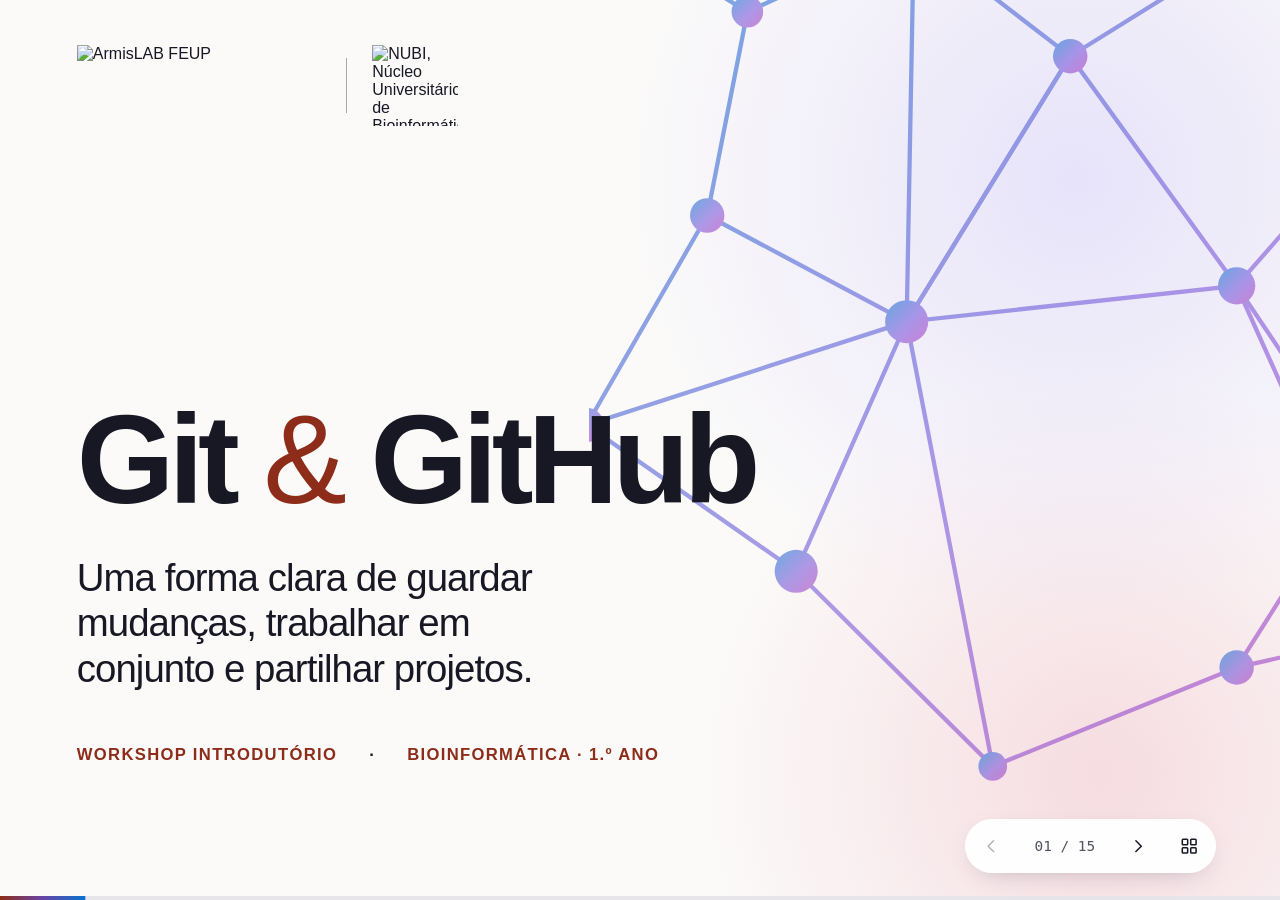
==== slides/index.html @ 503ff268 "Build Git and GitHub workshop materials" ====
<!doctype html>
<html lang="pt-PT">
<head>
  <meta charset="utf-8">
  <meta name="viewport" content="width=device-width, initial-scale=1">
  <meta name="theme-color" content="#f8f7f5">
  <meta name="description" content="Apresentação introdutória a Git e GitHub para estudantes de Bioinformática. ArmisLAB × NUBI.">
  <title>Git & GitHub — ArmisLAB × NUBI</title>
  <link rel="stylesheet" href="styles/slides.css">
  <script src="scripts/slides.js" defer></script>
</head>
<body>
  <a class="skip-link" href="#slide-1">Ir para a apresentação</a>
  <main id="deck" aria-label="Apresentação Git e GitHub">

    <section class="slide cover is-active" id="slide-1" data-title="Abertura" aria-roledescription="slide" aria-label="Slide 1: Git e GitHub">
      <div class="cover-grid" aria-hidden="true">
        <svg viewBox="0 0 680 690" preserveAspectRatio="xMidYMid slice"><defs><linearGradient id="mesh" x1="0" y1="0" x2="1" y2="1"><stop stop-color="#0872cf"/><stop offset=".55" stop-color="#7855da"/><stop offset="1" stop-color="#ad33ba"/></linearGradient></defs><g fill="none" stroke="url(#mesh)" stroke-width="3"><path d="M45 28 156 96 272 43 381 127 516 43 652 110M156 96l-28 142 139 74 114-185 116 160 155-177M128 238l-84 146 146 102 77-174 230-25 70 156 85-333M190 486l137 136 170-69 70-110 85 75"/><path d="M272 43 267 312 381 127M44 384l223-72 60 310M497 287l155 231-155 35"/></g><g fill="url(#mesh)"><circle cx="45" cy="28" r="10"/><circle cx="156" cy="96" r="11"/><circle cx="272" cy="43" r="13"/><circle cx="381" cy="127" r="12"/><circle cx="516" cy="43" r="14"/><circle cx="652" cy="110" r="11"/><circle cx="128" cy="238" r="12"/><circle cx="267" cy="312" r="15"/><circle cx="497" cy="287" r="13"/><circle cx="44" cy="384" r="12"/><circle cx="190" cy="486" r="15"/><circle cx="327" cy="622" r="10"/><circle cx="497" cy="553" r="12"/><circle cx="567" cy="443" r="13"/><circle cx="652" cy="518" r="11"/></g></svg>
      </div>
      <div class="cover-content">
        <div class="brand-lockup" aria-label="ArmisLAB e NUBI">
          <img class="brand-armis" src="assets/brand/armislab-wordmark.png" alt="ArmisLAB FEUP">
          <span aria-hidden="true" class="brand-divider"></span>
          <img class="brand-nubi" src="../nubi_logo.jpg" alt="NUBI, Núcleo Universitário de Bioinformática">
        </div>
        <div class="cover-copy">
          <h1>Git<span class="amp"> & </span>GitHub</h1>
          <p>Uma forma clara de guardar mudanças, trabalhar em conjunto e partilhar projetos.</p>
          <div class="cover-meta"><span>Workshop introdutório</span><span>Bioinformática · 1.º ano</span></div>
        </div>
      </div>
    </section>

    <section class="slide" id="slide-2" data-title="O problema" aria-roledescription="slide" aria-label="Slide 2: o problema das versões">
      <div class="slide-inner split">
        <div class="text-col">
          <h2>Qual é a versão certa?</h2>
          <p class="lead">Um ficheiro muda. Duas pessoas editam. De repente, o nome do ficheiro é a única memória do trabalho.</p>
          <p class="aside">Num relatório, num script ou num protocolo, precisamos de saber <strong>o que mudou, quando e porquê</strong>.</p>
        </div>
        <div class="file-stack" aria-label="Exemplo de ficheiros com versões confusas">
          <div class="paper"><span class="file-icon">TXT</span><span>analise_final.docx</span></div>
          <div class="paper"><span class="file-icon">TXT</span><span>analise_final_v2.docx</span></div>
          <div class="paper"><span class="file-icon">TXT</span><span>analise_final_v2_agora_sim.docx</span></div>
          <div class="paper paper-question"><span class="question-mark">?</span><span>Qual é a versão certa?</span></div>
        </div>
      </div>
    </section>

    <section class="slide" id="slide-3" data-title="A origem" aria-roledescription="slide" aria-label="Slide 3: a origem do Git">
      <div class="slide-inner history-layout">
        <div>
          <h2>O Git nasceu de um problema de colaboração.</h2>
          <p class="lead">Em 2005, o desenvolvimento do Linux precisava de uma forma rápida e fiável de acompanhar muitas alterações feitas por muitas pessoas.</p>
        </div>
        <div class="history-visual" role="img" aria-label="Muitos contributos convergem para uma história partilhada">
          <div class="history-people"><span>pessoa A</span><span>pessoa B</span><span>pessoa C</span></div>
          <svg viewBox="0 0 560 260" aria-hidden="true"><g fill="none" stroke-width="4" stroke-linecap="round"><path stroke="#8d2d19" d="M32 38 C160 38 200 122 300 122"/><path stroke="#6844a6" d="M32 124 H300"/><path stroke="#177ad0" d="M32 210 C160 210 200 122 300 122"/><path stroke="#222234" d="M300 122 H526"/></g><g fill="#8d2d19"><circle cx="32" cy="38" r="10"/></g><g fill="#6844a6"><circle cx="32" cy="124" r="10"/></g><g fill="#177ad0"><circle cx="32" cy="210" r="10"/></g><g fill="#222234"><circle cx="300" cy="122" r="12"/><circle cx="526" cy="122" r="12"/></g></svg>
          <div class="history-caption"><span>alterações de várias pessoas</span><strong>uma história organizada</strong></div>
        </div>
        <p class="source-note">Fonte: <a href="https://git-scm.com/book/en/v2/Getting-Started-A-Short-History-of-Git" target="_blank" rel="noopener">Pro Git · Short History of Git</a></p>
      </div>
    </section>

    <section class="slide" id="slide-4" data-title="Ideia principal" aria-roledescription="slide" aria-label="Slide 4: Git guarda a história do projeto">
      <div class="slide-inner">
        <h2>Git é a história do projeto.</h2>
        <p class="lead narrow">Cada <strong>commit</strong> é um ponto guardado nessa história: alterações escolhidas, com uma mensagem que explica o passo.</p>
        <div class="timeline" role="img" aria-label="Três commits em sequência: criar README, corrigir descrição, acrescentar recursos">
          <div class="timeline-line"></div>
          <div class="timeline-item"><span class="timeline-dot"></span><strong>Criar README</strong><small>primeiro passo</small></div>
          <div class="timeline-item"><span class="timeline-dot"></span><strong>Corrigir descrição</strong><small>segundo passo</small></div>
          <div class="timeline-item"><span class="timeline-dot"></span><strong>Juntar recursos</strong><small>terceiro passo</small></div>
        </div>
        <p class="bottom-statement">Assim podemos perceber como chegámos à versão atual.</p>
      </div>
    </section>

    <section class="slide" id="slide-5" data-title="Git e GitHub" aria-roledescription="slide" aria-label="Slide 5: diferença entre Git e GitHub">
      <div class="slide-inner">
        <h2>Git no computador. GitHub na web.</h2>
        <div class="worlds">
          <div class="world world-local"><span class="world-label">No teu computador</span><div class="world-icon laptop-icon" aria-hidden="true"><span></span></div><h3>Git</h3><p>Regista e organiza versões do projeto.</p></div>
          <div class="world-bridge" aria-hidden="true"><svg viewBox="0 0 210 72"><path d="M8 36h190m-25-18 25 18-25 18" fill="none" stroke="currentColor" stroke-width="3" stroke-linecap="round" stroke-linejoin="round"/></svg><span>partilhar</span></div>
          <div class="world world-remote"><span class="world-label">Na web</span><div class="world-icon browser-icon" aria-hidden="true"><span></span></div><h3>GitHub</h3><p>Publica repositórios e facilita colaboração.</p></div>
        </div>
        <p class="bottom-statement">Podes usar Git sem GitHub. Hoje vamos usar os dois.</p>
      </div>
    </section>

    <section class="slide" id="slide-6" data-title="Repositório" aria-roledescription="slide" aria-label="Slide 6: repositório">
      <div class="slide-inner repo-layout">
        <div><h2>Um repositório é a pasta do projeto com história.</h2><p class="lead">Lá dentro vivem os ficheiros e o registo das alterações guardadas com Git.</p><p class="aside">No workshop, vais copiar um repositório e editar o teu <strong>README</strong>: a página de entrada que explica o projeto.</p></div>
        <div class="repo-window" aria-label="Exemplo de estrutura de um repositório">
          <div class="window-bar"><i></i><i></i><i></i><span>workshop_git</span></div>
          <div class="tree"><div class="tree-folder">▾ <strong>workshop_git</strong></div><div class="tree-row"><span class="tree-branch">├─</span> README.md <span class="tree-caption">← apresentação do projeto</span></div><div class="tree-row"><span class="tree-branch">├─</span> guia/</div><div class="tree-row"><span class="tree-branch">└─</span> exercicio/</div></div>
        </div>
      </div>
    </section>

    <section class="slide" id="slide-7" data-title="O ciclo" aria-roledescription="slide" aria-label="Slide 7: visão geral do ciclo Git">
      <div class="slide-inner">
        <h2>O ciclo que vamos praticar</h2>
        <p class="lead narrow">Alteras um ficheiro, escolhes o que guardar, registas esse passo e envias a tua história para o GitHub.</p>
        <div class="flow" role="img" aria-label="Fluxo: editar, verificar com git status, escolher com git add, guardar com git commit, enviar com git push">
          <div class="flow-step"><span class="flow-no">1</span><strong>Editar</strong><small>mudar o README</small></div><span class="flow-arrow" aria-hidden="true">→</span>
          <div class="flow-step"><span class="flow-no">2</span><strong>status</strong><small>ver o que mudou</small></div><span class="flow-arrow" aria-hidden="true">→</span>
          <div class="flow-step"><span class="flow-no">3</span><strong>add</strong><small>escolher alteração</small></div><span class="flow-arrow" aria-hidden="true">→</span>
          <div class="flow-step"><span class="flow-no">4</span><strong>commit</strong><small>guardar com mensagem</small></div><span class="flow-arrow" aria-hidden="true">→</span>
          <div class="flow-step flow-remote"><span class="flow-no">5</span><strong>push</strong><small>enviar ao GitHub</small></div>
        </div>
        <p class="flow-foot">O Git não guarda todas as alterações automaticamente. Tu decides quando criar cada commit.</p>
      </div>
    </section>

    <section class="slide command-slide" id="slide-8" data-title="status" aria-roledescription="slide" aria-label="Slide 8: git status">
      <div class="slide-inner command-layout">
        <div><h2><code>git status</code></h2><p class="lead">Pergunta ao Git: <strong>“O que está diferente agora?”</strong></p><p class="aside">É o comando para te orientares. Podes usá-lo antes e depois de cada passo.</p></div>
        <div class="terminal" aria-label="Exemplo de git status antes de guardar alterações"><div class="terminal-bar"><span></span><span></span><span></span><b>Terminal</b></div><div class="terminal-body"><p><em>$</em> git status</p><p class="term-muted">Changes not staged for commit:</p><p class="term-red">modified: exercicio/README.md</p><p class="term-explain">O README foi alterado, mas ainda não foi escolhido para o próximo commit.</p></div></div>
      </div>
    </section>

    <section class="slide command-slide" id="slide-9" data-title="add" aria-roledescription="slide" aria-label="Slide 9: git add">
      <div class="slide-inner command-layout">
        <div><h2><code>git add</code></h2><p class="lead">Escolhe que alterações entram no <strong>próximo commit</strong>.</p><p class="aside">Hoje vamos escolher apenas o README que cada pessoa editou.</p></div>
        <div class="staging-diagram" role="img" aria-label="README alterado passa para a área de preparação depois do comando git add exercicio/README.md"><div class="staging-before"><span class="stage-label">Alterado</span><strong>README.md</strong></div><div class="staging-arrow"><code>git add<br>exercicio/README.md</code><span aria-hidden="true">→</span></div><div class="staging-after"><span class="stage-label">Escolhido para guardar</span><strong>README.md</strong></div></div>
      </div>
    </section>

    <section class="slide command-slide" id="slide-10" data-title="commit" aria-roledescription="slide" aria-label="Slide 10: git commit">
      <div class="slide-inner command-layout">
        <div><h2><code>git commit</code></h2><p class="lead">Guarda as alterações escolhidas como <strong>um passo na história</strong>.</p><p class="aside">A mensagem ajuda outras pessoas — e o teu “eu” do futuro — a perceber o que fizeste.</p></div>
        <div class="commit-visual"><div class="commit-command"><span>$</span> git commit -m "Personaliza o meu README"</div><div class="commit-line"><span class="commit-dot"></span><span class="commit-dot current"></span></div><div class="commit-card"><strong>Personaliza o meu README</strong><small>novo ponto na história do projeto</small></div></div>
      </div>
    </section>

    <section class="slide" id="slide-11" data-title="Fork e clone" aria-roledescription="slide" aria-label="Slide 11: fork e clone">
      <div class="slide-inner">
        <h2>Primeiro, trazemos o projeto para ti.</h2>
        <p class="lead narrow"><strong>Fork</strong> cria uma cópia na tua conta do GitHub. <strong>Clone</strong> traz essa cópia para o teu computador.</p>
        <div class="copy-flow" role="img" aria-label="Repositório do formador, fork para a tua conta GitHub, clone para o teu computador">
          <div class="copy-place"><span>GitHub do formador</span><div class="copy-symbol">R</div><strong>repositório original</strong></div><div class="copy-connector"><span>Fork</span><svg viewBox="0 0 130 30"><path d="M2 15h122m-12-10 12 10-12 10" fill="none" stroke="currentColor" stroke-width="3"/></svg></div><div class="copy-place copy-own"><span>A tua conta GitHub</span><div class="copy-symbol">R</div><strong>a tua cópia</strong></div><div class="copy-connector"><span>Clone</span><svg viewBox="0 0 130 30"><path d="M2 15h122m-12-10 12 10-12 10" fill="none" stroke="currentColor" stroke-width="3"/></svg></div><div class="copy-place copy-local"><span>O teu computador</span><div class="copy-symbol">R</div><strong>pasta local</strong></div>
        </div>
        <p class="bottom-statement">Assim cada pessoa pode experimentar sem alterar o repositório original.</p>
      </div>
    </section>

    <section class="slide command-slide" id="slide-12" data-title="push" aria-roledescription="slide" aria-label="Slide 12: git push">
      <div class="slide-inner command-layout">
        <div><h2><code>git push</code></h2><p class="lead">Envia os teus commits locais para <strong>a tua cópia no GitHub</strong>.</p><p class="aside">Depois, abre o repositório no navegador e confirma que o novo commit aparece no histórico.</p></div>
        <div class="push-visual" role="img" aria-label="Commit no computador enviado para a cópia pessoal no GitHub"><div class="push-place"><span>computador</span><div class="push-track"><i></i><i></i><i class="latest"></i></div><strong>commit novo</strong></div><div class="push-arrow"><code>git push</code><span aria-hidden="true">→</span></div><div class="push-place destination"><span>GitHub</span><div class="push-track"><i></i><i></i><i class="latest"></i></div><strong>a tua cópia</strong></div></div>
      </div>
    </section>

    <section class="slide" id="slide-13" data-title="Branch" aria-roledescription="slide" aria-label="Slide 13: o conceito de branch">
      <div class="slide-inner branch-layout">
        <div><h2>Uma branch é outro caminho de trabalho.</h2><p class="lead">Permite experimentar uma ideia sem mexer logo na linha principal do projeto.</p><p class="aside">Hoje basta reconhecer a ideia. O exercício fica na branch principal, normalmente chamada <code>main</code>.</p></div>
        <div class="branch-figure" role="img" aria-label="História principal main e uma branch de experiência que se separa"><svg viewBox="0 0 600 340"><path d="M58 238 H548" fill="none" stroke="#8d2d19" stroke-width="7" stroke-linecap="round"/><path d="M208 238 C275 238 271 95 358 95 H548" fill="none" stroke="#6550b4" stroke-width="7" stroke-linecap="round"/><g fill="#8d2d19"><circle cx="58" cy="238" r="15"/><circle cx="208" cy="238" r="15"/><circle cx="388" cy="238" r="15"/><circle cx="548" cy="238" r="15"/></g><g fill="#6550b4"><circle cx="358" cy="95" r="15"/><circle cx="548" cy="95" r="15"/></g></svg><span class="branch-label side">ideia em experiência</span><span class="branch-label main">main</span></div>
      </div>
    </section>

    <section class="slide" id="slide-14" data-title="Ver ao vivo" aria-roledescription="slide" aria-label="Slide 14: projetos reais">
      <div class="slide-inner examples-layout">
        <div><h2>Isto já faz parte da Bioinformática.</h2><p class="lead narrow">Abre um repositório e repara no README, nos ficheiros e no histórico de commits.</p></div>
        <div class="example-list">
          <a href="https://github.com/biopython/biopython" target="_blank" rel="noopener"><span class="example-index">01</span><span><strong>Biopython</strong><small>Ferramentas abertas de Bioinformática em Python</small></span><span class="example-link" aria-hidden="true">↗</span></a>
          <a href="https://github.com/nf-core/rnaseq" target="_blank" rel="noopener"><span class="example-index">02</span><span><strong>nf-core/rnaseq</strong><small>Pipeline comunitário de análise de RNA-seq</small></span><span class="example-link" aria-hidden="true">↗</span></a>
          <a href="https://github.com/Illumina/dragen-aws-batch-quickstart" target="_blank" rel="noopener"><span class="example-index">03</span><span><strong>Illumina · DRAGEN</strong><small>Exemplo público de repositório de uma empresa</small></span><span class="example-link" aria-hidden="true">↗</span></a>
        </div>
        <p class="source-note">Os exemplos são ligações reais. O conteúdo e os números dos repositórios podem mudar.</p>
      </div>
    </section>

    <section class="slide closing" id="slide-15" data-title="Agora és tu" aria-roledescription="slide" aria-label="Slide 15: transição para a prática">
      <div class="slide-inner closing-layout"><div><h2>Agora és tu.</h2><p class="lead">Cria a tua cópia, muda o README e publica o teu primeiro commit.</p><div class="closing-steps"><span>1. Conta e Git</span><span>2. Fork e clone</span><span>3. Editar</span><span>4. Status · add · commit · push</span></div></div><div class="closing-link"><span>Repositório e roteiro</span><img class="workshop-qr" src="assets/workshop-qr.svg" alt="Código QR para github.com/RiquiFeup/workshop_git"><a class="repo-url" href="https://github.com/RiquiFeup/workshop_git" target="_blank" rel="noopener">github.com/RiquiFeup/workshop_git</a><a class="guide-url" href="https://github.com/RiquiFeup/workshop_git/blob/main/guia/roteiro.md" target="_blank" rel="noopener">Abrir o guia passo a passo <span aria-hidden="true">↗</span></a><small>Navegação: setas ou Espaço · índice: tecla O</small></div></div>
      <div class="closing-brands"><img src="assets/brand/armislab-wordmark.png" alt="ArmisLAB FEUP"><img src="../nubi_logo.jpg" alt="NUBI"></div>
    </section>
  </main>

  <nav class="deck-controls" aria-label="Navegação da apresentação">
    <button id="prev" type="button" aria-label="Slide anterior" title="Slide anterior (seta esquerda)"><svg viewBox="0 0 24 24" aria-hidden="true"><path d="m15 5-7 7 7 7"/></svg></button>
    <span id="counter" aria-live="polite" aria-atomic="true">01 / 15</span>
    <button id="next" type="button" aria-label="Slide seguinte" title="Slide seguinte (seta direita)"><svg viewBox="0 0 24 24" aria-hidden="true"><path d="m9 5 7 7-7 7"/></svg></button>
    <button id="overview-toggle" type="button" aria-label="Abrir índice de slides" title="Índice de slides (O)"><svg viewBox="0 0 24 24" aria-hidden="true"><rect x="3" y="3" width="7" height="7" rx="1"/><rect x="14" y="3" width="7" height="7" rx="1"/><rect x="3" y="14" width="7" height="7" rx="1"/><rect x="14" y="14" width="7" height="7" rx="1"/></svg></button>
  </nav>
  <div class="progress" aria-hidden="true"><span id="progress-bar"></span></div>
  <dialog id="overview" aria-label="Índice da apresentação"><div class="overview-head"><h2>Índice</h2><button id="overview-close" type="button" aria-label="Fechar índice">Fechar ×</button></div><ol id="overview-list"></ol><p>Usa as setas, Espaço ou toque para avançar. Pressiona <kbd>O</kbd> para abrir este índice.</p></dialog>
</body>
</html>
---- slides/styles/slides.css ----
:root{color-scheme:light;--paper:#f8f7f5;--white:#fff;--ink:#171824;--muted:#505264;--rule:#dcdbe2;--red:#8d2d19;--red-light:#f7e8e5;--purple:#6844a6;--purple-light:#eee8f8;--blue:#0872cf;--blue-light:#e6f1fb;--shadow:0 18px 46px -22px rgba(31,33,55,.26);font-family:"Aptos","Segoe UI",Arial,sans-serif;font-synthesis:none}
*,*::before,*::after{box-sizing:border-box}html,body{margin:0;min-height:100%;background:var(--paper);color:var(--ink)}html{scroll-behavior:smooth}body{overflow:hidden}button,a{font:inherit}a{color:var(--purple);text-underline-offset:.2em}a:hover{color:var(--blue)}button:focus-visible,a:focus-visible{outline:3px solid var(--blue);outline-offset:4px}::selection{background:#d7c7f4;color:var(--ink)}.skip-link{position:fixed;z-index:100;top:-100px;left:1rem;padding:.7rem 1rem;background:var(--ink);color:#fff}.skip-link:focus{top:1rem}
.slide{position:absolute;inset:0;display:none;overflow:auto;background:var(--paper)}.slide.is-active{display:block}.slide-inner{position:relative;width:min(88vw,1580px);min-height:100%;margin:auto;padding:clamp(2rem,5vh,4rem) 0 clamp(4.6rem,9vh,7rem);display:flex;flex-direction:column;justify-content:center}.slide-inner::before{content:"";position:absolute;top:clamp(1.5rem,4.5vh,3.5rem);right:0;width:6.5rem;height:.28rem;background:linear-gradient(90deg,var(--red) 0 34%,var(--purple) 34% 67%,var(--blue) 67%)}h1,h2,h3,p{margin:0}h2{max-width:16ch;font-size:clamp(2.5rem,5.35vw,5.6rem);line-height:1.04;font-weight:760;letter-spacing:-.035em;text-wrap:balance}h3{font-size:clamp(1.4rem,2.6vw,2.5rem);line-height:1.14}.lead{max-width:25ch;margin-top:clamp(1rem,3vh,2rem);font-size:clamp(1.34rem,2.6vw,2.75rem);line-height:1.27;letter-spacing:-.018em;color:#303140;text-wrap:pretty}.lead.narrow{max-width:37ch}.aside{max-width:55ch;margin-top:clamp(1.4rem,4vh,3rem);font-size:clamp(1.03rem,1.65vw,1.65rem);line-height:1.46;color:var(--muted)}.aside strong,.lead strong{color:var(--ink)}code,kbd{font-family:ui-monospace,SFMono-Regular,Consolas,"Liberation Mono",monospace}h2 code{font-weight:650;color:var(--red)}.bottom-statement{margin-top:clamp(1.2rem,4vh,3rem);font-size:clamp(1.2rem,2vw,2rem);font-weight:650;letter-spacing:-.01em}.source-note{position:absolute;bottom:clamp(4.5rem,7vh,6rem);left:0;font-size:clamp(.78rem,1vw,1rem);color:var(--muted)}
/* Cover */
.cover{background:radial-gradient(circle at 84% 20%,#e7e3fa 0,transparent 35%),radial-gradient(circle at 86% 86%,#f6dce1 0,transparent 30%),#fbfaf9;overflow:hidden}.cover-content{position:relative;z-index:2;width:min(88vw,1580px);min-height:100%;margin:auto;display:flex;flex-direction:column;justify-content:space-between;padding:5vh 0 11vh}.cover-grid{position:absolute;right:-3%;top:-14%;width:min(66vw,1050px);height:110%;opacity:.8}.cover-grid svg{width:100%;height:100%}.brand-lockup{display:flex;align-items:center;gap:clamp(1rem,2vw,2rem);height:clamp(3.7rem,9vh,6.6rem)}.brand-lockup img{object-fit:contain;object-position:left center}.brand-armis{width:clamp(10rem,19vw,20rem);height:100%;mix-blend-mode:multiply}.brand-nubi{width:clamp(4.2rem,6.7vw,7rem);height:100%;mix-blend-mode:multiply}.brand-divider{height:68%;width:1px;background:#a5a6af}.cover-copy{max-width:66%;padding-bottom:4vh}.cover h1{font-size:clamp(4rem,9.8vw,10.8rem);line-height:.94;letter-spacing:-.045em;font-weight:790}.cover .amp{font-weight:400;color:var(--red)}.cover-copy>p{max-width:22ch;margin-top:clamp(1.5rem,4vh,3rem);font-size:clamp(1.6rem,3vw,3.2rem);line-height:1.18;letter-spacing:-.025em}.cover-meta{display:flex;gap:2rem;flex-wrap:wrap;margin-top:clamp(2rem,6vh,5rem);font-size:clamp(.95rem,1.3vw,1.35rem);font-weight:650;color:var(--red);text-transform:uppercase;letter-spacing:.08em}.cover-meta span+span::before{content:"·";margin-right:2rem;color:var(--ink)}
/* Problem */
.split,.repo-layout,.branch-layout{display:grid;grid-template-columns:.97fr 1.03fr;align-items:center;gap:5vw}.file-stack{position:relative;min-height:50vh;display:flex;align-items:center;justify-content:center}.paper{position:absolute;width:min(90%,620px);min-height:clamp(4.6rem,9vh,7rem);display:flex;align-items:center;gap:1.3rem;padding:1.2rem 1.7rem;background:#fff;border:1px solid #e9e8e9;border-radius:12px;box-shadow:var(--shadow);font-size:clamp(1rem,1.7vw,1.65rem);font-family:ui-monospace,Consolas,monospace}.paper:nth-child(1){transform:translate(-2.5rem,-9rem) rotate(-3deg);opacity:.72}.paper:nth-child(2){transform:translate(1rem,-3.1rem) rotate(2deg);opacity:.86}.paper:nth-child(3){transform:translate(-1.2rem,3rem) rotate(-1deg)}.paper-question{transform:translate(2rem,9.1rem) rotate(1deg);background:var(--red);color:#fff;box-shadow:0 22px 42px -20px rgba(141,45,25,.45);font-family:inherit;font-weight:690}.file-icon{border:1px solid #b5b3bd;border-radius:3px;padding:.2rem .3rem;font-size:.6em;letter-spacing:.1em;color:#6b6c79}.question-mark{font-size:1.4em}
/* Origin and timelines */
.history-layout{justify-content:center}.history-layout h2{max-width:16ch}.history-layout .lead{max-width:32ch}.history-visual{width:min(100%,1050px);margin:clamp(1.2rem,4vh,3.6rem) auto 1rem}.history-visual svg{display:block;width:100%;height:clamp(150px,24vh,300px)}.history-people,.history-caption{display:flex;justify-content:space-between;padding:0 1.3rem;gap:1rem}.history-people{color:var(--muted);font-size:clamp(1rem,1.5vw,1.45rem)}.history-caption{font-size:clamp(1rem,1.5vw,1.5rem)}.history-caption strong{color:var(--red)}.timeline{position:relative;display:grid;grid-template-columns:repeat(3,1fr);gap:2vw;margin-top:clamp(2.5rem,9vh,7rem);padding-top:2.2rem}.timeline-line{position:absolute;top:1.2rem;left:1.6rem;right:1.6rem;height:4px;background:var(--red)}.timeline-item{position:relative;display:flex;flex-direction:column;gap:.5rem;font-size:clamp(1.05rem,2vw,2rem)}.timeline-dot{position:absolute;top:-1.7rem;left:.5rem;width:1.4rem;height:1.4rem;border-radius:50%;background:var(--red);border:4px solid var(--paper);box-shadow:0 0 0 3px var(--red)}.timeline-item strong{max-width:12ch}.timeline-item small{font-size:.66em;color:var(--muted)}
/* Git / GitHub */
.worlds{display:grid;grid-template-columns:1fr minmax(100px,.32fr) 1fr;gap:2vw;align-items:center;margin-top:clamp(2.5rem,7vh,6rem)}.world{min-height:clamp(17rem,38vh,28rem);padding:clamp(1.5rem,3vw,3rem);border-radius:16px;background:#fff;box-shadow:var(--shadow);display:flex;flex-direction:column;align-items:flex-start}.world-local{border-top:6px solid var(--red)}.world-remote{border-top:6px solid var(--purple)}.world-label{font-size:clamp(.9rem,1.2vw,1.2rem);font-weight:700;text-transform:uppercase;letter-spacing:.08em;color:var(--muted)}.world-icon{position:relative;width:clamp(5rem,9vw,9rem);height:clamp(4.4rem,8vw,8rem);margin:auto auto .6rem}.laptop-icon::before{content:"";position:absolute;inset:1rem .5rem 1.7rem;border:5px solid var(--red);border-radius:7px}.laptop-icon::after{content:"";position:absolute;left:0;right:0;bottom:1rem;height:8px;background:var(--red);border-radius:2px 2px 8px 8px}.browser-icon::before{content:"";position:absolute;inset:1rem .4rem;border:5px solid var(--purple);border-radius:8px}.browser-icon::after{content:"";position:absolute;left:.7rem;right:.7rem;top:2.3rem;height:5px;background:var(--purple)}.world h3{margin-top:auto}.world p{max-width:25ch;margin-top:.7rem;font-size:clamp(1rem,1.55vw,1.55rem);line-height:1.35;color:var(--muted)}.world-bridge{display:flex;flex-direction:column;align-items:center;gap:.3rem;color:var(--blue);font-size:clamp(.9rem,1.3vw,1.25rem);font-weight:700}.world-bridge svg{width:100%}
/* Repository */
.repo-layout h2{max-width:16ch}.repo-window{overflow:hidden;background:#fff;border-radius:16px;box-shadow:var(--shadow);min-height:clamp(18rem,43vh,30rem)}.window-bar{height:clamp(3.1rem,5vh,4.2rem);display:flex;align-items:center;gap:.45rem;padding:0 1.4rem;background:#292b39;color:#e1e3ed;font-family:ui-monospace,Consolas,monospace;font-size:clamp(.85rem,1.1vw,1.1rem)}.window-bar i{width:.7rem;height:.7rem;border-radius:50%;background:#c8a4a5}.window-bar i:nth-child(2){background:#d5c698}.window-bar i:nth-child(3){background:#a2c9b2}.window-bar span{margin-left:1.1rem}.tree{padding:clamp(1.6rem,4vw,3.5rem);font-size:clamp(1.05rem,1.8vw,1.8rem);line-height:2;font-family:ui-monospace,Consolas,monospace}.tree-folder{color:var(--red)}.tree-row{padding-left:1rem;white-space:nowrap}.tree-branch{color:#9d9ba8}.tree-caption{font-family:inherit;color:var(--purple);font-size:.75em}
/* Cycle */
.flow{display:flex;align-items:stretch;gap:.5vw;margin-top:clamp(2rem,8vh,7rem)}.flow-step{flex:1;min-width:0;min-height:clamp(10rem,22vh,17rem);padding:clamp(.9rem,1.6vw,1.6rem);background:#fff;border-radius:12px;box-shadow:var(--shadow);display:flex;flex-direction:column;gap:.7rem;border-top:5px solid var(--red)}.flow-step:nth-of-type(5),.flow-remote{border-top-color:var(--purple)}.flow-no{font-size:clamp(.8rem,1.2vw,1.1rem);font-weight:750;color:var(--red)}.flow-remote .flow-no{color:var(--purple)}.flow-step strong{margin-top:auto;font-size:clamp(1.1rem,2vw,2rem)}.flow-step small{font-size:clamp(.8rem,1.1vw,1.15rem);line-height:1.25;color:var(--muted)}.flow-arrow{align-self:center;font-size:clamp(1.3rem,2.2vw,2.2rem);color:var(--purple)}.flow-foot{margin-top:clamp(1.2rem,4vh,3rem);font-size:clamp(1rem,1.7vw,1.65rem);color:var(--muted)}
/* Commands */
.command-layout{display:grid;grid-template-columns:1fr 1.05fr;align-items:center;gap:5vw}.command-layout h2{max-width:none;white-space:nowrap}.terminal{border-radius:16px;overflow:hidden;background:#20222d;box-shadow:0 24px 56px -25px rgba(19,18,32,.56);color:#f0eff4;font-family:ui-monospace,Consolas,monospace}.terminal-bar{height:3.4rem;background:#303341;display:flex;align-items:center;gap:.4rem;padding:0 1.2rem}.terminal-bar span{width:.7rem;height:.7rem;border-radius:50%;background:#dc797b}.terminal-bar span:nth-child(2){background:#d6bc6c}.terminal-bar span:nth-child(3){background:#75b495}.terminal-bar b{margin-left:1rem;color:#c9cad2;font-size:.9rem;font-weight:400}.terminal-body{padding:clamp(1.6rem,3vw,3rem);font-size:clamp(1rem,1.5vw,1.5rem);line-height:1.65}.terminal-body em{font-style:normal;color:#c5a7ff}.term-muted{margin-top:1.7rem;color:#c3c3ce}.term-red{color:#ffb7a7}.term-explain{margin-top:2.3rem;padding-top:1rem;border-top:1px solid #5a5c68;font-family:"Aptos","Segoe UI",Arial,sans-serif;color:#e2e0e6;font-size:.9em;line-height:1.4}.staging-diagram,.push-visual{display:flex;align-items:center;justify-content:center;gap:1.4vw}.staging-before,.staging-after{min-width:35%;min-height:clamp(14rem,28vh,23rem);padding:1.8vw;border-radius:14px;background:#fff;box-shadow:var(--shadow);display:flex;flex-direction:column;justify-content:space-between}.staging-before{border-top:6px solid var(--red)}.staging-after{border-top:6px solid var(--purple);background:var(--purple-light)}.stage-label{font-size:clamp(.8rem,1.2vw,1.2rem);font-weight:700;color:var(--muted)}.staging-before strong,.staging-after strong{font-size:clamp(1rem,1.65vw,1.65rem);font-family:ui-monospace,Consolas,monospace;word-break:break-word}.staging-arrow,.push-arrow{display:flex;flex-direction:column;align-items:center;gap:1rem;color:var(--purple)}.staging-arrow code,.push-arrow code{font-size:clamp(.7rem,1.05vw,1.1rem);text-align:center;line-height:1.5;color:var(--ink)}.staging-arrow>span,.push-arrow>span{font-size:clamp(3rem,5vw,5rem);line-height:1}.commit-visual{padding:clamp(1.5rem,3vw,3rem);border-radius:16px;background:#fff;box-shadow:var(--shadow)}.commit-command{padding:1.3rem 1.5rem;border-radius:8px;background:#22232e;color:#fff;font-size:clamp(.9rem,1.4vw,1.35rem);font-family:ui-monospace,Consolas,monospace;white-space:nowrap;overflow:auto}.commit-command span{color:#c7a6ef}.commit-line{position:relative;height:4px;background:var(--red);margin:clamp(3rem,7vh,5rem) 1rem 0;display:flex;align-items:center;justify-content:space-between}.commit-dot{width:1.8rem;height:1.8rem;border-radius:50%;background:var(--red);border:5px solid #fff;box-shadow:0 0 0 3px var(--red)}.commit-dot.current{background:var(--purple);box-shadow:0 0 0 3px var(--purple)}.commit-card{margin-top:2rem;display:flex;flex-direction:column;gap:.4rem}.commit-card strong{font-size:clamp(1.3rem,2.1vw,2.2rem)}.commit-card small{font-size:clamp(.9rem,1.25vw,1.25rem);color:var(--muted)}
/* Fork, clone, push, branch */
.copy-flow{display:flex;align-items:center;justify-content:space-between;gap:1vw;margin-top:clamp(2.2rem,7vh,6rem)}.copy-place{flex:1;min-height:clamp(14rem,30vh,24rem);padding:clamp(1rem,2vw,2rem);background:#fff;border-radius:14px;box-shadow:var(--shadow);display:flex;flex-direction:column;align-items:center;justify-content:space-between;text-align:center;border-top:6px solid var(--red)}.copy-own{border-top-color:var(--purple)}.copy-local{border-top-color:var(--blue)}.copy-place>span{font-size:clamp(.86rem,1.3vw,1.3rem);color:var(--muted)}.copy-place strong{font-size:clamp(1rem,1.6vw,1.6rem)}.copy-symbol{width:clamp(4rem,7vw,7rem);height:clamp(4rem,7vw,7rem);border:4px solid currentColor;color:var(--red);border-radius:12px;display:grid;place-items:center;font-size:clamp(2rem,3vw,3.2rem);font-weight:750}.copy-own .copy-symbol{color:var(--purple)}.copy-local .copy-symbol{color:var(--blue)}.copy-connector{width:11%;display:flex;flex-direction:column;align-items:center;gap:.6rem;color:var(--purple);font-weight:750;font-size:clamp(.9rem,1.5vw,1.4rem)}.copy-connector svg{width:100%}.push-place{min-width:35%;min-height:clamp(14rem,30vh,24rem);padding:clamp(1rem,2vw,2rem);background:#fff;border-radius:14px;box-shadow:var(--shadow);display:flex;flex-direction:column;justify-content:space-between;border-top:6px solid var(--red)}.push-place.destination{border-top-color:var(--purple)}.push-place span{color:var(--muted);font-size:clamp(.95rem,1.4vw,1.4rem)}.push-place strong{font-size:clamp(1rem,1.6vw,1.6rem)}.push-track{position:relative;height:5px;background:var(--red);display:flex;justify-content:space-between;align-items:center}.destination .push-track{background:var(--purple)}.push-track i{width:1.5rem;height:1.5rem;border-radius:50%;background:var(--red);border:4px solid #fff;box-shadow:0 0 0 2px var(--red)}.destination .push-track i{background:var(--purple);box-shadow:0 0 0 2px var(--purple)}.branch-figure{position:relative}.branch-figure svg{width:100%;display:block}.branch-label{position:absolute;font-size:clamp(1.1rem,1.8vw,1.8rem);font-weight:700}.branch-label.side{top:4%;right:0;color:var(--purple)}.branch-label.main{bottom:8%;right:0;color:var(--red)}
/* Examples and close */
.examples-layout{justify-content:center}.examples-layout h2{max-width:18ch}.example-list{margin-top:clamp(1.8rem,5vh,4rem);border-top:2px solid var(--ink)}.example-list a{display:grid;grid-template-columns:4rem 1fr 3rem;align-items:center;gap:1.5rem;padding:clamp(.9rem,2vh,1.8rem) .4rem;border-bottom:1px solid var(--rule);text-decoration:none;color:var(--ink)}.example-list a:hover,.example-list a:focus-visible{background:#f0ecf7}.example-index{font-family:ui-monospace,Consolas,monospace;color:var(--red);font-size:clamp(.95rem,1.25vw,1.2rem)}.example-list a strong{display:block;font-size:clamp(1.35rem,2.25vw,2.35rem)}.example-list a small{display:block;margin-top:.3rem;color:var(--muted);font-size:clamp(.9rem,1.35vw,1.3rem)}.example-link{color:var(--purple);font-size:clamp(1.6rem,2.5vw,2.5rem)}.closing{background:radial-gradient(circle at 90% 10%,#e9e4f7 0,transparent 34%),var(--paper)}.closing-layout{display:grid;grid-template-columns:1.2fr .8fr;gap:5vw;align-items:center}.closing h2{font-size:clamp(4rem,8vw,8rem);color:var(--red)}.closing .lead{max-width:20ch}.closing-steps{display:flex;flex-wrap:wrap;gap:.7rem;margin-top:clamp(2rem,6vh,5rem);max-width:44rem}.closing-steps span{padding:.7rem 1rem;border-radius:999px;background:#fff;border:1px solid #d6d2dc;font-size:clamp(.9rem,1.2vw,1.2rem);font-weight:650}.closing-link{padding:clamp(1.5rem,3.2vw,3rem);border-radius:16px;background:#fff;box-shadow:var(--shadow);border-top:6px solid var(--purple);display:flex;flex-direction:column;gap:1.3rem}.closing-link>span{text-transform:uppercase;letter-spacing:.08em;font-size:clamp(.8rem,1vw,1rem);font-weight:750;color:var(--purple)}.closing-link a{font-size:clamp(1.5rem,2.5vw,2.5rem);font-weight:730;letter-spacing:-.02em}.closing-link small{font-size:clamp(.92rem,1.3vw,1.3rem);line-height:1.35;color:var(--muted)}.closing-brands{position:absolute;bottom:8vh;left:6vw;display:flex;align-items:center;gap:2rem}.closing-brands img{height:clamp(2.7rem,5vh,4rem);width:auto;max-width:9rem;object-fit:contain;mix-blend-mode:multiply}
/* Controls */
.deck-controls{position:fixed;z-index:20;right:clamp(1rem,5vw,6rem);bottom:clamp(1rem,3vh,2.6rem);display:flex;align-items:center;gap:.55rem;padding:.35rem;border-radius:999px;background:rgba(255,255,255,.96);box-shadow:0 8px 28px -14px rgba(30,28,47,.35)}.deck-controls button{width:2.65rem;height:2.65rem;border:0;border-radius:50%;display:grid;place-items:center;background:transparent;color:var(--ink);cursor:pointer}.deck-controls button:hover{background:var(--purple-light);color:var(--purple)}.deck-controls button:disabled{opacity:.32;cursor:default}.deck-controls button:disabled:hover{background:transparent;color:var(--ink)}.deck-controls svg{width:1.15rem;height:1.15rem;fill:none;stroke:currentColor;stroke-width:2;stroke-linecap:round;stroke-linejoin:round}.deck-controls #counter{min-width:5.4rem;text-align:center;font-family:ui-monospace,Consolas,monospace;font-size:.9rem;font-variant-numeric:tabular-nums;color:var(--muted)}.progress{position:fixed;z-index:19;bottom:0;left:0;width:100%;height:4px;background:#e7e5e9}.progress span{display:block;height:100%;width:100%;background:linear-gradient(90deg,var(--red),var(--purple),var(--blue));transform-origin:left;transform:scaleX(.06666);transition:transform .22s ease-out}#overview{width:min(860px,92vw);max-height:86vh;border:0;border-radius:16px;padding:2rem;background:#fff;color:var(--ink);box-shadow:0 22px 70px rgba(21,20,36,.26)}#overview::backdrop{background:rgba(21,20,36,.66)}.overview-head{display:flex;align-items:center;justify-content:space-between;gap:1rem}.overview-head h2{font-size:2.5rem}.overview-head button{border:0;background:var(--purple-light);color:var(--purple);padding:.65rem .9rem;border-radius:8px;cursor:pointer}#overview-list{display:grid;grid-template-columns:repeat(3,1fr);gap:.4rem 1rem;padding:1rem 0 0;list-style:none}#overview-list button{width:100%;padding:.7rem;text-align:left;border:1px solid var(--rule);border-radius:8px;background:#fff;color:var(--ink);cursor:pointer}#overview-list button:hover,#overview-list button[aria-current="true"]{background:var(--purple-light);border-color:var(--purple)}#overview>p{margin-top:1.3rem;font-size:.9rem;color:var(--muted)}kbd{padding:.1rem .3rem;border:1px solid #b3b1bd;border-radius:4px}
@media(max-width:900px){.slide-inner{width:min(90vw,1580px)}h2{font-size:clamp(2.3rem,6.3vw,4.8rem)}.cover-copy{max-width:73%}.split,.repo-layout,.branch-layout,.command-layout{gap:3vw}.lead{font-size:clamp(1.25rem,2.8vw,2.4rem)}.aside{font-size:clamp(1rem,1.7vw,1.4rem)}.flow{gap:.25rem}.flow-step{padding:.8rem}.flow-arrow{font-size:1.3rem}.copy-flow{gap:.45rem}.copy-connector{width:9%}.closing-layout{grid-template-columns:1fr .8fr}}
@media(max-width:680px){body{overflow:hidden}.slide-inner{justify-content:flex-start;padding-top:4.5rem;padding-bottom:7rem;min-height:100%}.slide-inner::before{top:1.5rem;width:4.5rem}.slide{overflow-y:auto}.cover-content{padding:3rem 0 8rem}.cover-grid{width:120vw;right:-55%;top:-8%;opacity:.44}.cover-copy{max-width:100%;padding-bottom:0}.cover h1{font-size:clamp(3.9rem,15vw,7rem)}.cover-copy>p{font-size:clamp(1.5rem,6vw,2.2rem)}.cover-meta{gap:.5rem 1.2rem;font-size:.85rem}.cover-meta span+span::before{margin-right:1.2rem}.brand-lockup{height:3.3rem}.brand-armis{width:9rem}.brand-nubi{width:3.7rem}.slide-inner h2{font-size:clamp(2.35rem,9vw,4rem)}.lead{font-size:clamp(1.3rem,5.1vw,2rem);margin-top:1.2rem}.aside{font-size:1.05rem;margin-top:1.5rem}.split,.repo-layout,.branch-layout,.command-layout,.closing-layout{display:flex;flex-direction:column;align-items:stretch;gap:1.8rem}.file-stack{min-height:21rem}.paper{min-height:3.8rem;font-size:.83rem;padding:.8rem 1rem}.paper:nth-child(1){transform:translate(-1rem,-6rem) rotate(-3deg)}.paper:nth-child(2){transform:translate(.5rem,-2rem) rotate(2deg)}.paper:nth-child(3){transform:translate(-.5rem,2rem) rotate(-1deg)}.paper-question{transform:translate(.5rem,6rem) rotate(1deg)}.history-visual{margin-top:2rem}.history-visual svg{height:150px}.history-people,.history-caption{font-size:.78rem}.source-note{position:static;margin-top:1.5rem}.timeline{margin-top:3rem;gap:1rem}.timeline-item{font-size:1rem}.timeline-line{left:.8rem;right:.8rem}.worlds{grid-template-columns:1fr 1fr;gap:.8rem;margin-top:2rem}.world{min-height:13rem;padding:1.1rem}.world-bridge{display:none}.world-icon{width:4.8rem;height:4rem;margin:1rem auto}.world h3{font-size:1.5rem}.world p{font-size:.93rem}.world-label{font-size:.72rem}.repo-window{min-height:16rem}.tree{font-size:.85rem;padding:1.3rem}.tree-caption{display:block;padding-left:1.4rem;line-height:1.2}.flow{display:grid;grid-template-columns:1fr 1fr;gap:.6rem;margin-top:1.6rem}.flow-arrow{display:none}.flow-step{min-height:7.8rem}.flow-step:last-child{grid-column:span 2;min-height:6rem}.flow-step strong{font-size:1.3rem}.flow-step small{font-size:.87rem}.flow-foot{font-size:1rem}.terminal-body{font-size:.95rem}.staging-diagram,.push-visual{margin-top:1rem}.staging-before,.staging-after,.push-place{min-height:11rem;padding:1rem}.staging-before strong,.staging-after strong{font-size:.82rem}.stage-label,.push-place span{font-size:.75rem}.staging-arrow code,.push-arrow code{font-size:.65rem}.staging-arrow>span,.push-arrow>span{font-size:2rem}.commit-command{font-size:.73rem}.commit-visual{margin-top:1rem}.copy-flow{display:grid;grid-template-columns:1fr 1fr;gap:.5rem;margin-top:1.5rem}.copy-place{min-height:9rem;padding:.8rem}.copy-place:last-child{grid-column:1/-1;min-height:7rem}.copy-place>span,.copy-place strong{font-size:.85rem}.copy-symbol{width:2.5rem;height:2.5rem;font-size:1.3rem;border-width:2px}.copy-connector{display:none}.branch-figure{margin-top:1rem}.example-list{margin-top:1.8rem}.example-list a{grid-template-columns:2rem 1fr 1.4rem;gap:.5rem;padding:1.1rem .2rem}.example-list a strong{font-size:1.2rem}.example-list a small{font-size:.85rem}.closing h2{font-size:3.6rem}.closing-link{margin-top:1rem}.closing-brands{position:static;margin:-5rem 5vw 5rem}.closing-brands img{height:2.4rem}.deck-controls{right:1rem;bottom:1rem}.deck-controls button{width:2.35rem;height:2.35rem}#overview{padding:1.1rem}#overview-list{grid-template-columns:repeat(2,1fr)}.overview-head h2{font-size:1.8rem}}
@media(max-height:560px) and (min-width:681px){.slide-inner{padding-top:2rem;padding-bottom:4rem}.slide-inner::before{top:1rem}h2{font-size:clamp(2.2rem,4.3vw,4.5rem)}.lead{font-size:clamp(1.2rem,2.1vw,2rem);margin-top:1rem}.aside{font-size:clamp(.95rem,1.4vw,1.35rem);margin-top:1rem}.worlds,.flow,.copy-flow{margin-top:1.5rem}.world,.copy-place{min-height:15rem}.bottom-statement{margin-top:1rem}.source-note{bottom:3.3rem}.cover-content{padding-bottom:7vh}}
@media(prefers-reduced-motion:reduce){html{scroll-behavior:auto}.progress span{transition:none}}
@media print{@page{size:landscape;margin:0}html,body{width:100%;height:auto;overflow:visible;background:#fff}.slide,.slide.is-active{position:relative;display:block;width:100vw;height:100vh;min-height:0;overflow:hidden;break-after:page;page-break-after:always;-webkit-print-color-adjust:exact;print-color-adjust:exact}.slide-inner{width:88vw;height:100vh;min-height:0;padding:4vh 0 7vh}.cover-content{height:100vh;min-height:0}.deck-controls,.progress,.skip-link,#overview{display:none!important}}
.closing-link .workshop-qr{width:clamp(7.5rem,12vw,12rem);height:auto;align-self:flex-start;image-rendering:pixelated}.closing-link .repo-url{font-size:clamp(.95rem,1.4vw,1.35rem);font-family:ui-monospace,Consolas,monospace;letter-spacing:-.025em;overflow-wrap:anywhere}.closing-link .guide-url{font-size:clamp(1.1rem,1.8vw,1.8rem)}
@media(max-width:680px){.closing-link .workshop-qr{width:7.5rem}.closing-link .repo-url{font-size:.86rem}.closing-link .guide-url{font-size:1.2rem}}
.cover-grid{right:-12%;opacity:.58}
@media(max-width:680px){.cover-grid{right:-55%;opacity:.22}.cover h1{font-size:clamp(3.1rem,12vw,5.2rem);white-space:nowrap}.closing-steps{display:grid;grid-template-columns:repeat(2,minmax(0,1fr));width:100%;gap:.5rem}.closing-steps span{display:flex;align-items:center;min-width:0;line-height:1.2;font-size:.82rem;padding:.65rem .7rem}.closing-steps span:last-child{grid-column:1/-1}}
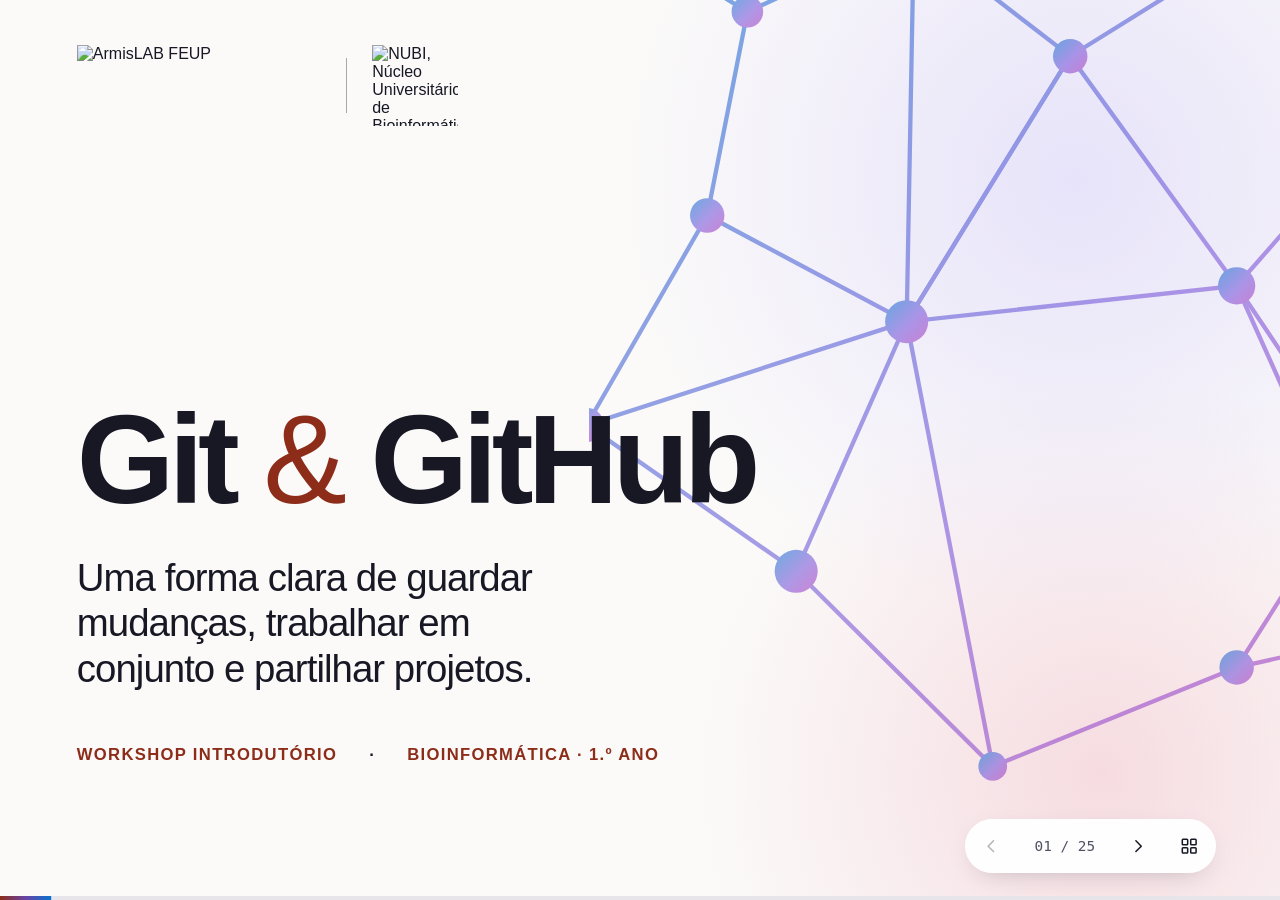
==== commit 9c347b60: "Add interactive practice slides and transparent brand assets" ====
--- a/slides/index.html
+++ b/slides/index.html
@@ -5,8 +5,10 @@
   <meta name="viewport" content="width=device-width, initial-scale=1">
   <meta name="theme-color" content="#f8f7f5">
   <meta name="description" content="Apresentação introdutória a Git e GitHub para estudantes de Bioinformática. ArmisLAB × NUBI.">
+  <meta http-equiv="Content-Security-Policy" content="default-src 'self'; base-uri 'self'; object-src 'none'; script-src 'self'; style-src 'self'; img-src 'self' data:; connect-src 'none'; form-action 'none'">
   <title>Git & GitHub — ArmisLAB × NUBI</title>
   <link rel="stylesheet" href="styles/slides.css">
+  <link rel="stylesheet" href="styles/practice.css">
   <script src="scripts/slides.js" defer></script>
 </head>
 <body>
@@ -19,9 +21,9 @@
       </div>
       <div class="cover-content">
         <div class="brand-lockup" aria-label="ArmisLAB e NUBI">
-          <img class="brand-armis" src="assets/brand/armislab-wordmark.png" alt="ArmisLAB FEUP">
+          <img class="brand-armis" src="assets/brand/armislab-transparent.png" alt="ArmisLAB FEUP">
           <span aria-hidden="true" class="brand-divider"></span>
-          <img class="brand-nubi" src="../nubi_logo.jpg" alt="NUBI, Núcleo Universitário de Bioinformática">
+          <img class="brand-nubi" src="../nubi_logo.png" alt="NUBI, Núcleo Universitário de Bioinformática">
         </div>
         <div class="cover-copy">
           <h1>Git<span class="amp"> & </span>GitHub</h1>
@@ -58,7 +60,7 @@
           <svg viewBox="0 0 560 260" aria-hidden="true"><g fill="none" stroke-width="4" stroke-linecap="round"><path stroke="#8d2d19" d="M32 38 C160 38 200 122 300 122"/><path stroke="#6844a6" d="M32 124 H300"/><path stroke="#177ad0" d="M32 210 C160 210 200 122 300 122"/><path stroke="#222234" d="M300 122 H526"/></g><g fill="#8d2d19"><circle cx="32" cy="38" r="10"/></g><g fill="#6844a6"><circle cx="32" cy="124" r="10"/></g><g fill="#177ad0"><circle cx="32" cy="210" r="10"/></g><g fill="#222234"><circle cx="300" cy="122" r="12"/><circle cx="526" cy="122" r="12"/></g></svg>
           <div class="history-caption"><span>alterações de várias pessoas</span><strong>uma história organizada</strong></div>
         </div>
-        <p class="source-note">Fonte: <a href="https://git-scm.com/book/en/v2/Getting-Started-A-Short-History-of-Git" target="_blank" rel="noopener">Pro Git · Short History of Git</a></p>
+        <p class="source-note">Fonte: <a href="https://git-scm.com/book/en/v2/Getting-Started-A-Short-History-of-Git" target="_blank" rel="noopener noreferrer">Pro Git · Short History of Git</a></p>
       </div>
     </section>
 
@@ -163,26 +165,162 @@
       <div class="slide-inner examples-layout">
         <div><h2>Isto já faz parte da Bioinformática.</h2><p class="lead narrow">Abre um repositório e repara no README, nos ficheiros e no histórico de commits.</p></div>
         <div class="example-list">
-          <a href="https://github.com/biopython/biopython" target="_blank" rel="noopener"><span class="example-index">01</span><span><strong>Biopython</strong><small>Ferramentas abertas de Bioinformática em Python</small></span><span class="example-link" aria-hidden="true">↗</span></a>
-          <a href="https://github.com/nf-core/rnaseq" target="_blank" rel="noopener"><span class="example-index">02</span><span><strong>nf-core/rnaseq</strong><small>Pipeline comunitário de análise de RNA-seq</small></span><span class="example-link" aria-hidden="true">↗</span></a>
-          <a href="https://github.com/Illumina/dragen-aws-batch-quickstart" target="_blank" rel="noopener"><span class="example-index">03</span><span><strong>Illumina · DRAGEN</strong><small>Exemplo público de repositório de uma empresa</small></span><span class="example-link" aria-hidden="true">↗</span></a>
+          <a href="https://github.com/biopython/biopython" target="_blank" rel="noopener noreferrer"><span class="example-index">01</span><span><strong>Biopython</strong><small>Ferramentas abertas de Bioinformática em Python</small></span><span class="example-link" aria-hidden="true">↗</span></a>
+          <a href="https://github.com/nf-core/rnaseq" target="_blank" rel="noopener noreferrer"><span class="example-index">02</span><span><strong>nf-core/rnaseq</strong><small>Pipeline comunitário de análise de RNA-seq</small></span><span class="example-link" aria-hidden="true">↗</span></a>
+          <a href="https://github.com/Illumina/dragen-aws-batch-quickstart" target="_blank" rel="noopener noreferrer"><span class="example-index">03</span><span><strong>Illumina · DRAGEN</strong><small>Exemplo público de repositório de uma empresa</small></span><span class="example-link" aria-hidden="true">↗</span></a>
         </div>
         <p class="source-note">Os exemplos são ligações reais. O conteúdo e os números dos repositórios podem mudar.</p>
       </div>
     </section>
 
-    <section class="slide closing" id="slide-15" data-title="Agora és tu" aria-roledescription="slide" aria-label="Slide 15: transição para a prática">
-      <div class="slide-inner closing-layout"><div><h2>Agora és tu.</h2><p class="lead">Cria a tua cópia, muda o README e publica o teu primeiro commit.</p><div class="closing-steps"><span>1. Conta e Git</span><span>2. Fork e clone</span><span>3. Editar</span><span>4. Status · add · commit · push</span></div></div><div class="closing-link"><span>Repositório e roteiro</span><img class="workshop-qr" src="assets/workshop-qr.svg" alt="Código QR para github.com/RiquiFeup/workshop_git"><a class="repo-url" href="https://github.com/RiquiFeup/workshop_git" target="_blank" rel="noopener">github.com/RiquiFeup/workshop_git</a><a class="guide-url" href="https://github.com/RiquiFeup/workshop_git/blob/main/guia/roteiro.md" target="_blank" rel="noopener">Abrir o guia passo a passo <span aria-hidden="true">↗</span></a><small>Navegação: setas ou Espaço · índice: tecla O</small></div></div>
-      <div class="closing-brands"><img src="assets/brand/armislab-wordmark.png" alt="ArmisLAB FEUP"><img src="../nubi_logo.jpg" alt="NUBI"></div>
+    <section class="slide closing" id="slide-15" data-title="Começar a prática" aria-roledescription="slide" aria-label="Slide 15: transição para a prática">
+      <div class="slide-inner closing-layout"><div><h2>Agora és tu.</h2><p class="lead">Segue os próximos slides, muda o README e publica o teu primeiro commit.</p><div class="closing-steps"><span>1. Conta e Git</span><span>2. Fork e clone</span><span>3. Editar</span><span>4. Status · add · commit · push · log</span></div></div><div class="closing-link"><span>Repositório e roteiro</span><img class="workshop-qr" src="assets/workshop-qr.svg" alt="Código QR para github.com/RiquiFeup/workshop_git"><a class="repo-url" href="https://github.com/RiquiFeup/workshop_git" target="_blank" rel="noopener noreferrer">github.com/RiquiFeup/workshop_git</a><a class="guide-url" href="https://github.com/RiquiFeup/workshop_git/blob/main/guia/roteiro.md" target="_blank" rel="noopener noreferrer">Abrir o guia passo a passo <span aria-hidden="true">↗</span></a><small>Navegação: setas ou Espaço · índice: tecla O</small></div></div>
+      <div class="closing-brands"><img src="assets/brand/armislab-transparent.png" alt="ArmisLAB FEUP"><img src="../nubi_logo.png" alt="NUBI"></div>
+    </section>
+    <section class="slide practice" id="slide-16" data-title="Conta e instalação" aria-roledescription="slide" aria-label="Slide 16: criar conta e instalar Git">
+      <div class="slide-inner practice-layout">
+        <div class="practice-intro">
+          <span class="practice-time">14:30–15:00 · preparação</span><h2>Primeiro, conta e Git.</h2>
+          <p class="lead">Cria ou abre a tua conta GitHub. Confirma o email. Depois verifica se Git funciona.</p>
+          <a class="practice-link" href="https://github.com/signup" target="_blank" rel="noopener noreferrer">Criar conta no GitHub ↗</a>
+          <p class="aside">Escolhe o teu sistema para ver um caminho de instalação. <a href="https://github.com/RiquiFeup/workshop_git/blob/main/guia/wsl-opcional.md" target="_blank" rel="noopener noreferrer">WSL é opcional ↗</a></p>
+        </div>
+        <div class="practice-side">
+          <div class="os-tabs" role="tablist" aria-label="Sistema operativo">
+            <button type="button" role="tab" id="tab-windows" aria-controls="panel-windows" aria-selected="true">Windows</button>
+            <button type="button" role="tab" id="tab-macos" aria-controls="panel-macos" aria-selected="false" tabindex="-1">macOS</button>
+            <button type="button" role="tab" id="tab-linux" aria-controls="panel-linux" aria-selected="false" tabindex="-1">Linux</button>
+          </div>
+          <div class="os-panel" role="tabpanel" id="panel-windows" aria-labelledby="tab-windows">
+            <h3>Git for Windows + Git Bash</h3><p>Usa a <a href="https://git-scm.com/install/windows" target="_blank" rel="noopener noreferrer">página oficial</a> ou instala pelo PowerShell:</p>
+            <div class="code-line"><code id="install-windows">winget install --id Git.Git -e --source winget</code><button type="button" class="copy-command" data-copy-target="install-windows">Copiar</button></div>
+            <p>Abre <strong>Git Bash</strong> depois da instalação. <a href="https://github.com/RiquiFeup/workshop_git/blob/main/guia/instalar-windows.md" target="_blank" rel="noopener noreferrer">Guia Windows ↗</a></p>
+          </div>
+          <div class="os-panel" role="tabpanel" id="panel-macos" aria-labelledby="tab-macos" hidden>
+            <h3>Terminal + ferramentas da Apple</h3><p>Se Git ainda não existir, instala as Command Line Tools:</p>
+            <div class="code-line"><code id="install-macos">xcode-select --install</code><button type="button" class="copy-command" data-copy-target="install-macos">Copiar</button></div>
+            <p><a href="https://github.com/RiquiFeup/workshop_git/blob/main/guia/instalar-macos.md" target="_blank" rel="noopener noreferrer">Guia macOS ↗</a></p>
+          </div>
+          <div class="os-panel" role="tabpanel" id="panel-linux" aria-labelledby="tab-linux" hidden>
+            <h3>Terminal da tua distribuição</h3><p>Exemplo para Ubuntu/Debian. Para outras distribuições, abre o guia.</p>
+            <div class="code-line"><code id="install-linux">sudo apt update &amp;&amp; sudo apt install git</code><button type="button" class="copy-command" data-copy-target="install-linux">Copiar</button></div>
+            <p><a href="https://github.com/RiquiFeup/workshop_git/blob/main/guia/instalar-linux.md" target="_blank" rel="noopener noreferrer">Guia Linux ↗</a></p>
+          </div>
+          <div class="code-line"><code id="verify-git">git --version</code><button type="button" class="copy-command" data-copy-target="verify-git">Copiar</button></div>
+          <p class="checkpoint">Conseguiste? O terminal mostra <strong>git version</strong> e um número.</p>
+        </div>
+      </div>
+    </section>
+
+    <section class="slide practice" id="slide-17" data-title="Identidade Git" aria-roledescription="slide" aria-label="Slide 17: configurar a identidade dos commits">
+      <div class="slide-inner practice-layout">
+        <div class="practice-intro"><span class="practice-time">14:30–15:00 · preparação</span><h2>O commit precisa de um autor.</h2><p class="lead">Escolhe o nome que queres mostrar no histórico. Para o email, podes usar o endereço <code>noreply</code> da tua conta GitHub.</p><p class="aside">Substitui os exemplos antes de executar. Nunca escrevas uma password ou token nestes comandos.</p></div>
+        <div class="practice-side">
+          <p class="instruction-label">No terminal, escreve:</p>
+          <div class="code-stack"><code>git config --global user.name "O Teu Nome"</code><code>git config --global user.email "O_TEU_EMAIL_OU_NOREPLY"</code></div>
+          <p>Encontra o teu endereço <code>noreply</code> em <a href="https://github.com/settings/emails" target="_blank" rel="noopener noreferrer">GitHub → Settings → Emails ↗</a>.</p>
+          <div class="code-line"><code id="verify-name">git config --global user.name</code><button type="button" class="copy-command" data-copy-target="verify-name">Copiar</button></div>
+          <p class="checkpoint">Conseguiste? O último comando mostra o nome que escolheste.</p>
+        </div>
+      </div>
+    </section>
+
+    <section class="slide practice" id="slide-18" data-title="Fork" aria-roledescription="slide" aria-label="Slide 18: criar a própria cópia com Fork">
+      <div class="slide-inner practice-layout">
+        <div class="practice-intro"><span class="practice-time">15:00–15:05 · cópia online</span><h2>Cria a tua cópia no GitHub.</h2><p class="lead">Abre o repositório do workshop. Clica em <strong>Fork</strong> e depois em <strong>Create fork</strong>.</p><p class="aside">Escolhe a <strong>tua conta</strong> como destino. É essa cópia que vais poder publicar.</p></div>
+        <div class="practice-side fork-figure"><div class="repo-address"><span>original</span><strong>RiquiFeup / workshop_git</strong></div><span class="fork-arrow" aria-hidden="true">↓</span><div class="repo-address own"><span>o teu Fork</span><strong>TEU_UTILIZADOR / workshop_git</strong></div><a class="practice-link" href="https://github.com/RiquiFeup/workshop_git/fork" target="_blank" rel="noopener noreferrer">Abrir Fork do workshop ↗</a><p class="checkpoint">Conseguiste? O teu utilizador aparece antes de <strong>/workshop_git</strong>.</p></div>
+      </div>
+    </section>
+
+    <section class="slide practice" id="slide-19" data-title="Clone" aria-roledescription="slide" aria-label="Slide 19: clonar o próprio Fork">
+      <div class="slide-inner practice-layout">
+        <div class="practice-intro"><span class="practice-time">15:05–15:10 · cópia local</span><h2>Traz o teu Fork para o computador.</h2><p class="lead">Na página <strong>do teu Fork</strong>, clica em <strong>Code → HTTPS</strong> e copia o endereço.</p><p class="aside">No terminal, escreve <code>git clone</code>, um espaço e cola o endereço. O URL tem de conter o teu utilizador.</p></div>
+        <div class="practice-side">
+          <div class="code-stack"><code>git clone https://github.com/TEU_UTILIZADOR/workshop_git.git</code></div>
+          <p>O comando acima é um exemplo. Substitui <strong>TEU_UTILIZADOR</strong> ou usa o URL copiado em Code.</p>
+          <div class="code-line"><code id="enter-repo">cd workshop_git</code><button type="button" class="copy-command" data-copy-target="enter-repo">Copiar</button></div>
+          <div class="code-line"><code id="check-remote">git remote -v</code><button type="button" class="copy-command" data-copy-target="check-remote">Copiar</button></div>
+          <p class="checkpoint">Conseguiste? <code>origin</code> aponta para <strong>TEU_UTILIZADOR/workshop_git</strong>.</p>
+        </div>
+      </div>
+    </section>
+
+    <section class="slide practice" id="slide-20" data-title="Editar README" aria-roledescription="slide" aria-label="Slide 20: editar o modelo de README">
+      <div class="slide-inner practice-layout">
+        <div class="practice-intro"><span class="practice-time">15:10–15:18 · primeira alteração</span><h2>Faz o README falar de ti.</h2><p class="lead">Abre <code>exercicio/README.md</code> na pasta clonada. Muda o título e duas linhas de «Sobre mim».</p><p class="aside">Podes usar um pseudónimo. Badges, ícones e GIF são exemplos opcionais. Não publiques contactos, número de estudante, passwords ou tokens.</p></div>
+        <div class="practice-side readme-preview"><span>exercicio/README.md</span><strong>Olá, sou [NOME OU PSEUDÓNIMO] 👋</strong><p>Tenho curiosidade sobre [TEMA].</p><p>Gostava de investigar [PERGUNTA].</p><a class="practice-link" href="https://github.com/RiquiFeup/workshop_git/blob/main/exercicio/README.md" target="_blank" rel="noopener noreferrer">Ver o modelo completo ↗</a><p class="checkpoint">Conseguiste? Guardaste o ficheiro no teu computador.</p></div>
+      </div>
+    </section>
+    <section class="slide practice" id="slide-21" data-title="Status e add" aria-roledescription="slide" aria-label="Slide 21: verificar e preparar a alteração">
+      <div class="slide-inner practice-layout">
+        <div class="practice-intro"><span class="practice-time">15:18–15:21 · verificar e escolher</span><h2>Vê a mudança. Depois escolhe-a.</h2><p class="lead"><code>status</code> mostra o que mudou. <code>add</code> escolhe o README para o próximo commit.</p><p class="aside">Executa os comandos dentro da pasta <code>workshop_git</code>, um de cada vez.</p></div>
+        <div class="practice-side">
+          <div class="code-line"><code id="practice-status">git status</code><button type="button" class="copy-command" data-copy-target="practice-status">Copiar</button></div>
+          <div class="code-line"><code id="practice-add">git add exercicio/README.md</code><button type="button" class="copy-command" data-copy-target="practice-add">Copiar</button></div>
+          <div class="code-line"><code id="practice-status-again">git status</code><button type="button" class="copy-command" data-copy-target="practice-status-again">Copiar</button></div>
+          <p class="checkpoint">Conseguiste? O README aparece em <strong>Changes to be committed</strong>.</p>
+        </div>
+      </div>
+    </section>
+
+    <section class="slide practice" id="slide-22" data-title="Commit e push" aria-roledescription="slide" aria-label="Slide 22: guardar e enviar o commit">
+      <div class="slide-inner practice-layout">
+        <div class="practice-intro"><span class="practice-time">15:21–15:27 · guardar e enviar</span><h2>Guarda uma versão. Envia-a.</h2><p class="lead"><code>commit</code> grava a versão no computador. <code>push</code> envia-a para o teu Fork no GitHub.</p><p class="aside">Se o navegador pedir autenticação, entra na tua conta. Não partilhes códigos nem credenciais.</p></div>
+        <div class="practice-side">
+          <div class="code-line"><code id="practice-commit">git commit -m "Personaliza o meu README"</code><button type="button" class="copy-command" data-copy-target="practice-commit">Copiar</button></div>
+          <div class="code-line"><code id="practice-push">git push origin main</code><button type="button" class="copy-command" data-copy-target="practice-push">Copiar</button></div>
+          <p class="checkpoint">Conseguiste? O terminal indica que <strong>main</strong> foi atualizado.</p>
+          <a class="practice-link" href="https://github.com/RiquiFeup/workshop_git/blob/main/guia/erros-frequentes.md" target="_blank" rel="noopener noreferrer">Se houver erro, abre a ajuda ↗</a>
+        </div>
+      </div>
+    </section>
+
+    <section class="slide practice" id="slide-23" data-title="Log e verificação" aria-roledescription="slide" aria-label="Slide 23: git log e confirmação no GitHub">
+      <div class="slide-inner practice-layout">
+        <div class="practice-intro"><span class="practice-time">15:27–15:30 · confirmar</span><h2>Encontra o teu commit.</h2><p class="lead"><code>git log</code> mostra as versões guardadas. Depois abre o teu Fork e procura a mesma mensagem no GitHub.</p><p class="aside">O teu commit deve ser o primeiro da lista.</p></div>
+        <div class="practice-side">
+          <div class="code-line"><code id="practice-log">git log --oneline -5</code><button type="button" class="copy-command" data-copy-target="practice-log">Copiar</button></div>
+          <div class="log-demo" aria-label="Exemplo de saída do git log"><code>8b3c1a2 Personaliza o meu README</code><code>931369f Build Git and GitHub workshop materials</code></div>
+          <p class="checkpoint">Conseguiste? Vês <strong>Personaliza o meu README</strong> no terminal e na página do teu Fork.</p>
+        </div>
+      </div>
+    </section>
+
+    <section class="slide practice" id="slide-24" data-title="Dúvidas e erros" aria-roledescription="slide" aria-label="Slide 24: perguntas e resolução de erros">
+      <div class="slide-inner">
+        <span class="practice-time">Ajuda durante a prática</span><h2>Ficaste bloqueado?</h2>
+        <p class="lead narrow">Abre a dúvida que corresponde ao que estás a ver. Mostra a mensagem de erro a quem te está a apoiar.</p>
+        <div class="faq-grid">
+          <details><summary>“not a git repository”</summary><p>Entra na pasta clonada: <code>cd workshop_git</code>. Depois repete <code>git status</code>.</p></details>
+          <details><summary>Push: 403 ou “Permission denied”</summary><p>Executa <code>git remote -v</code>. <code>origin</code> deve incluir o teu utilizador, pois tens de clonar o teu Fork.</p></details>
+          <details><summary>O commit pede nome e email</summary><p>Volta ao slide «Identidade Git» e configura ambos. Podes usar o email <code>noreply</code> do GitHub.</p></details>
+          <details><summary>“nothing to commit”</summary><p>Confirma que editaste e guardaste <code>exercicio/README.md</code> dentro da pasta clonada. Se já fizeste o commit, segue para <code>git push</code>.</p></details>
+        </div>
+        <a class="practice-link" href="https://github.com/RiquiFeup/workshop_git/blob/main/guia/erros-frequentes.md" target="_blank" rel="noopener noreferrer">Abrir todas as soluções e perguntas ↗</a>
+      </div>
+    </section>
+
+    <section class="slide practice final-resources" id="slide-25" data-title="Recursos finais" aria-roledescription="slide" aria-label="Slide 25: recursos para depois do workshop">
+      <div class="slide-inner">
+        <span class="practice-time">Depois do workshop</span><h2>Continua a explorar.</h2>
+        <p class="lead narrow">Tens o teu primeiro commit. Guarda estes links para quando quiseres fazer mais.</p>
+        <div class="resource-links">
+          <a href="https://github.com/RiquiFeup/workshop_git/blob/main/guia/roteiro.md" target="_blank" rel="noopener noreferrer"><strong>Roteiro e ajuda</strong><span>Rever os comandos do workshop</span><span aria-hidden="true">↗</span></a>
+          <a href="https://git-scm.com/book/en/v2" target="_blank" rel="noopener noreferrer"><strong>Pro Git</strong><span>Aprender Git ao teu ritmo</span><span aria-hidden="true">↗</span></a>
+          <a href="https://github.com/abhisheknaiidu/awesome-github-profile-readme" target="_blank" rel="noopener noreferrer"><strong>Awesome GitHub Profile README</strong><span>Exemplos para inspiração</span><span aria-hidden="true">↗</span></a>
+          <a href="https://profile-readme-generator.com/en" target="_blank" rel="noopener noreferrer"><strong>Profile README Generator</strong><span>Ferramenta externa; revê o que publicas</span><span aria-hidden="true">↗</span></a>
+        </div>
+      </div>
     </section>
   </main>
 
   <nav class="deck-controls" aria-label="Navegação da apresentação">
     <button id="prev" type="button" aria-label="Slide anterior" title="Slide anterior (seta esquerda)"><svg viewBox="0 0 24 24" aria-hidden="true"><path d="m15 5-7 7 7 7"/></svg></button>
-    <span id="counter" aria-live="polite" aria-atomic="true">01 / 15</span>
+    <span id="counter" aria-live="polite" aria-atomic="true">01 / 25</span>
     <button id="next" type="button" aria-label="Slide seguinte" title="Slide seguinte (seta direita)"><svg viewBox="0 0 24 24" aria-hidden="true"><path d="m9 5 7 7-7 7"/></svg></button>
     <button id="overview-toggle" type="button" aria-label="Abrir índice de slides" title="Índice de slides (O)"><svg viewBox="0 0 24 24" aria-hidden="true"><rect x="3" y="3" width="7" height="7" rx="1"/><rect x="14" y="3" width="7" height="7" rx="1"/><rect x="3" y="14" width="7" height="7" rx="1"/><rect x="14" y="14" width="7" height="7" rx="1"/></svg></button>
   </nav>
+  <p id="copy-status" class="visually-hidden" aria-live="polite"></p>
   <div class="progress" aria-hidden="true"><span id="progress-bar"></span></div>
   <dialog id="overview" aria-label="Índice da apresentação"><div class="overview-head"><h2>Índice</h2><button id="overview-close" type="button" aria-label="Fechar índice">Fechar ×</button></div><ol id="overview-list"></ol><p>Usa as setas, Espaço ou toque para avançar. Pressiona <kbd>O</kbd> para abrir este índice.</p></dialog>
 </body>
--- a/slides/styles/slides.css
+++ b/slides/styles/slides.css
@@ -2,7 +2,7 @@
 *,*::before,*::after{box-sizing:border-box}html,body{margin:0;min-height:100%;background:var(--paper);color:var(--ink)}html{scroll-behavior:smooth}body{overflow:hidden}button,a{font:inherit}a{color:var(--purple);text-underline-offset:.2em}a:hover{color:var(--blue)}button:focus-visible,a:focus-visible{outline:3px solid var(--blue);outline-offset:4px}::selection{background:#d7c7f4;color:var(--ink)}.skip-link{position:fixed;z-index:100;top:-100px;left:1rem;padding:.7rem 1rem;background:var(--ink);color:#fff}.skip-link:focus{top:1rem}
 .slide{position:absolute;inset:0;display:none;overflow:auto;background:var(--paper)}.slide.is-active{display:block}.slide-inner{position:relative;width:min(88vw,1580px);min-height:100%;margin:auto;padding:clamp(2rem,5vh,4rem) 0 clamp(4.6rem,9vh,7rem);display:flex;flex-direction:column;justify-content:center}.slide-inner::before{content:"";position:absolute;top:clamp(1.5rem,4.5vh,3.5rem);right:0;width:6.5rem;height:.28rem;background:linear-gradient(90deg,var(--red) 0 34%,var(--purple) 34% 67%,var(--blue) 67%)}h1,h2,h3,p{margin:0}h2{max-width:16ch;font-size:clamp(2.5rem,5.35vw,5.6rem);line-height:1.04;font-weight:760;letter-spacing:-.035em;text-wrap:balance}h3{font-size:clamp(1.4rem,2.6vw,2.5rem);line-height:1.14}.lead{max-width:25ch;margin-top:clamp(1rem,3vh,2rem);font-size:clamp(1.34rem,2.6vw,2.75rem);line-height:1.27;letter-spacing:-.018em;color:#303140;text-wrap:pretty}.lead.narrow{max-width:37ch}.aside{max-width:55ch;margin-top:clamp(1.4rem,4vh,3rem);font-size:clamp(1.03rem,1.65vw,1.65rem);line-height:1.46;color:var(--muted)}.aside strong,.lead strong{color:var(--ink)}code,kbd{font-family:ui-monospace,SFMono-Regular,Consolas,"Liberation Mono",monospace}h2 code{font-weight:650;color:var(--red)}.bottom-statement{margin-top:clamp(1.2rem,4vh,3rem);font-size:clamp(1.2rem,2vw,2rem);font-weight:650;letter-spacing:-.01em}.source-note{position:absolute;bottom:clamp(4.5rem,7vh,6rem);left:0;font-size:clamp(.78rem,1vw,1rem);color:var(--muted)}
 /* Cover */
-.cover{background:radial-gradient(circle at 84% 20%,#e7e3fa 0,transparent 35%),radial-gradient(circle at 86% 86%,#f6dce1 0,transparent 30%),#fbfaf9;overflow:hidden}.cover-content{position:relative;z-index:2;width:min(88vw,1580px);min-height:100%;margin:auto;display:flex;flex-direction:column;justify-content:space-between;padding:5vh 0 11vh}.cover-grid{position:absolute;right:-3%;top:-14%;width:min(66vw,1050px);height:110%;opacity:.8}.cover-grid svg{width:100%;height:100%}.brand-lockup{display:flex;align-items:center;gap:clamp(1rem,2vw,2rem);height:clamp(3.7rem,9vh,6.6rem)}.brand-lockup img{object-fit:contain;object-position:left center}.brand-armis{width:clamp(10rem,19vw,20rem);height:100%;mix-blend-mode:multiply}.brand-nubi{width:clamp(4.2rem,6.7vw,7rem);height:100%;mix-blend-mode:multiply}.brand-divider{height:68%;width:1px;background:#a5a6af}.cover-copy{max-width:66%;padding-bottom:4vh}.cover h1{font-size:clamp(4rem,9.8vw,10.8rem);line-height:.94;letter-spacing:-.045em;font-weight:790}.cover .amp{font-weight:400;color:var(--red)}.cover-copy>p{max-width:22ch;margin-top:clamp(1.5rem,4vh,3rem);font-size:clamp(1.6rem,3vw,3.2rem);line-height:1.18;letter-spacing:-.025em}.cover-meta{display:flex;gap:2rem;flex-wrap:wrap;margin-top:clamp(2rem,6vh,5rem);font-size:clamp(.95rem,1.3vw,1.35rem);font-weight:650;color:var(--red);text-transform:uppercase;letter-spacing:.08em}.cover-meta span+span::before{content:"·";margin-right:2rem;color:var(--ink)}
+.cover{background:radial-gradient(circle at 84% 20%,#e7e3fa 0,transparent 35%),radial-gradient(circle at 86% 86%,#f6dce1 0,transparent 30%),#fbfaf9;overflow:hidden}.cover-content{position:relative;z-index:2;width:min(88vw,1580px);min-height:100%;margin:auto;display:flex;flex-direction:column;justify-content:space-between;padding:5vh 0 11vh}.cover-grid{position:absolute;right:-3%;top:-14%;width:min(66vw,1050px);height:110%;opacity:.8}.cover-grid svg{width:100%;height:100%}.brand-lockup{display:flex;align-items:center;gap:clamp(1rem,2vw,2rem);height:clamp(3.7rem,9vh,6.6rem)}.brand-lockup img{object-fit:contain;object-position:left center}.brand-armis{width:clamp(10rem,19vw,20rem);height:100%;mix-blend-mode:normal}.brand-nubi{width:clamp(4.2rem,6.7vw,7rem);height:100%;mix-blend-mode:normal}.brand-divider{height:68%;width:1px;background:#a5a6af}.cover-copy{max-width:66%;padding-bottom:4vh}.cover h1{font-size:clamp(4rem,9.8vw,10.8rem);line-height:.94;letter-spacing:-.045em;font-weight:790}.cover .amp{font-weight:400;color:var(--red)}.cover-copy>p{max-width:22ch;margin-top:clamp(1.5rem,4vh,3rem);font-size:clamp(1.6rem,3vw,3.2rem);line-height:1.18;letter-spacing:-.025em}.cover-meta{display:flex;gap:2rem;flex-wrap:wrap;margin-top:clamp(2rem,6vh,5rem);font-size:clamp(.95rem,1.3vw,1.35rem);font-weight:650;color:var(--red);text-transform:uppercase;letter-spacing:.08em}.cover-meta span+span::before{content:"·";margin-right:2rem;color:var(--ink)}
 /* Problem */
 .split,.repo-layout,.branch-layout{display:grid;grid-template-columns:.97fr 1.03fr;align-items:center;gap:5vw}.file-stack{position:relative;min-height:50vh;display:flex;align-items:center;justify-content:center}.paper{position:absolute;width:min(90%,620px);min-height:clamp(4.6rem,9vh,7rem);display:flex;align-items:center;gap:1.3rem;padding:1.2rem 1.7rem;background:#fff;border:1px solid #e9e8e9;border-radius:12px;box-shadow:var(--shadow);font-size:clamp(1rem,1.7vw,1.65rem);font-family:ui-monospace,Consolas,monospace}.paper:nth-child(1){transform:translate(-2.5rem,-9rem) rotate(-3deg);opacity:.72}.paper:nth-child(2){transform:translate(1rem,-3.1rem) rotate(2deg);opacity:.86}.paper:nth-child(3){transform:translate(-1.2rem,3rem) rotate(-1deg)}.paper-question{transform:translate(2rem,9.1rem) rotate(1deg);background:var(--red);color:#fff;box-shadow:0 22px 42px -20px rgba(141,45,25,.45);font-family:inherit;font-weight:690}.file-icon{border:1px solid #b5b3bd;border-radius:3px;padding:.2rem .3rem;font-size:.6em;letter-spacing:.1em;color:#6b6c79}.question-mark{font-size:1.4em}
 /* Origin and timelines */
@@ -18,7 +18,7 @@
 /* Fork, clone, push, branch */
 .copy-flow{display:flex;align-items:center;justify-content:space-between;gap:1vw;margin-top:clamp(2.2rem,7vh,6rem)}.copy-place{flex:1;min-height:clamp(14rem,30vh,24rem);padding:clamp(1rem,2vw,2rem);background:#fff;border-radius:14px;box-shadow:var(--shadow);display:flex;flex-direction:column;align-items:center;justify-content:space-between;text-align:center;border-top:6px solid var(--red)}.copy-own{border-top-color:var(--purple)}.copy-local{border-top-color:var(--blue)}.copy-place>span{font-size:clamp(.86rem,1.3vw,1.3rem);color:var(--muted)}.copy-place strong{font-size:clamp(1rem,1.6vw,1.6rem)}.copy-symbol{width:clamp(4rem,7vw,7rem);height:clamp(4rem,7vw,7rem);border:4px solid currentColor;color:var(--red);border-radius:12px;display:grid;place-items:center;font-size:clamp(2rem,3vw,3.2rem);font-weight:750}.copy-own .copy-symbol{color:var(--purple)}.copy-local .copy-symbol{color:var(--blue)}.copy-connector{width:11%;display:flex;flex-direction:column;align-items:center;gap:.6rem;color:var(--purple);font-weight:750;font-size:clamp(.9rem,1.5vw,1.4rem)}.copy-connector svg{width:100%}.push-place{min-width:35%;min-height:clamp(14rem,30vh,24rem);padding:clamp(1rem,2vw,2rem);background:#fff;border-radius:14px;box-shadow:var(--shadow);display:flex;flex-direction:column;justify-content:space-between;border-top:6px solid var(--red)}.push-place.destination{border-top-color:var(--purple)}.push-place span{color:var(--muted);font-size:clamp(.95rem,1.4vw,1.4rem)}.push-place strong{font-size:clamp(1rem,1.6vw,1.6rem)}.push-track{position:relative;height:5px;background:var(--red);display:flex;justify-content:space-between;align-items:center}.destination .push-track{background:var(--purple)}.push-track i{width:1.5rem;height:1.5rem;border-radius:50%;background:var(--red);border:4px solid #fff;box-shadow:0 0 0 2px var(--red)}.destination .push-track i{background:var(--purple);box-shadow:0 0 0 2px var(--purple)}.branch-figure{position:relative}.branch-figure svg{width:100%;display:block}.branch-label{position:absolute;font-size:clamp(1.1rem,1.8vw,1.8rem);font-weight:700}.branch-label.side{top:4%;right:0;color:var(--purple)}.branch-label.main{bottom:8%;right:0;color:var(--red)}
 /* Examples and close */
-.examples-layout{justify-content:center}.examples-layout h2{max-width:18ch}.example-list{margin-top:clamp(1.8rem,5vh,4rem);border-top:2px solid var(--ink)}.example-list a{display:grid;grid-template-columns:4rem 1fr 3rem;align-items:center;gap:1.5rem;padding:clamp(.9rem,2vh,1.8rem) .4rem;border-bottom:1px solid var(--rule);text-decoration:none;color:var(--ink)}.example-list a:hover,.example-list a:focus-visible{background:#f0ecf7}.example-index{font-family:ui-monospace,Consolas,monospace;color:var(--red);font-size:clamp(.95rem,1.25vw,1.2rem)}.example-list a strong{display:block;font-size:clamp(1.35rem,2.25vw,2.35rem)}.example-list a small{display:block;margin-top:.3rem;color:var(--muted);font-size:clamp(.9rem,1.35vw,1.3rem)}.example-link{color:var(--purple);font-size:clamp(1.6rem,2.5vw,2.5rem)}.closing{background:radial-gradient(circle at 90% 10%,#e9e4f7 0,transparent 34%),var(--paper)}.closing-layout{display:grid;grid-template-columns:1.2fr .8fr;gap:5vw;align-items:center}.closing h2{font-size:clamp(4rem,8vw,8rem);color:var(--red)}.closing .lead{max-width:20ch}.closing-steps{display:flex;flex-wrap:wrap;gap:.7rem;margin-top:clamp(2rem,6vh,5rem);max-width:44rem}.closing-steps span{padding:.7rem 1rem;border-radius:999px;background:#fff;border:1px solid #d6d2dc;font-size:clamp(.9rem,1.2vw,1.2rem);font-weight:650}.closing-link{padding:clamp(1.5rem,3.2vw,3rem);border-radius:16px;background:#fff;box-shadow:var(--shadow);border-top:6px solid var(--purple);display:flex;flex-direction:column;gap:1.3rem}.closing-link>span{text-transform:uppercase;letter-spacing:.08em;font-size:clamp(.8rem,1vw,1rem);font-weight:750;color:var(--purple)}.closing-link a{font-size:clamp(1.5rem,2.5vw,2.5rem);font-weight:730;letter-spacing:-.02em}.closing-link small{font-size:clamp(.92rem,1.3vw,1.3rem);line-height:1.35;color:var(--muted)}.closing-brands{position:absolute;bottom:8vh;left:6vw;display:flex;align-items:center;gap:2rem}.closing-brands img{height:clamp(2.7rem,5vh,4rem);width:auto;max-width:9rem;object-fit:contain;mix-blend-mode:multiply}
+.examples-layout{justify-content:center}.examples-layout h2{max-width:18ch}.example-list{margin-top:clamp(1.8rem,5vh,4rem);border-top:2px solid var(--ink)}.example-list a{display:grid;grid-template-columns:4rem 1fr 3rem;align-items:center;gap:1.5rem;padding:clamp(.9rem,2vh,1.8rem) .4rem;border-bottom:1px solid var(--rule);text-decoration:none;color:var(--ink)}.example-list a:hover,.example-list a:focus-visible{background:#f0ecf7}.example-index{font-family:ui-monospace,Consolas,monospace;color:var(--red);font-size:clamp(.95rem,1.25vw,1.2rem)}.example-list a strong{display:block;font-size:clamp(1.35rem,2.25vw,2.35rem)}.example-list a small{display:block;margin-top:.3rem;color:var(--muted);font-size:clamp(.9rem,1.35vw,1.3rem)}.example-link{color:var(--purple);font-size:clamp(1.6rem,2.5vw,2.5rem)}.closing{background:radial-gradient(circle at 90% 10%,#e9e4f7 0,transparent 34%),var(--paper)}.closing-layout{display:grid;grid-template-columns:1.2fr .8fr;gap:5vw;align-items:center}.closing h2{font-size:clamp(4rem,8vw,8rem);color:var(--red)}.closing .lead{max-width:20ch}.closing-steps{display:flex;flex-wrap:wrap;gap:.7rem;margin-top:clamp(2rem,6vh,5rem);max-width:44rem}.closing-steps span{padding:.7rem 1rem;border-radius:999px;background:#fff;border:1px solid #d6d2dc;font-size:clamp(.9rem,1.2vw,1.2rem);font-weight:650}.closing-link{padding:clamp(1.5rem,3.2vw,3rem);border-radius:16px;background:#fff;box-shadow:var(--shadow);border-top:6px solid var(--purple);display:flex;flex-direction:column;gap:1.3rem}.closing-link>span{text-transform:uppercase;letter-spacing:.08em;font-size:clamp(.8rem,1vw,1rem);font-weight:750;color:var(--purple)}.closing-link a{font-size:clamp(1.5rem,2.5vw,2.5rem);font-weight:730;letter-spacing:-.02em}.closing-link small{font-size:clamp(.92rem,1.3vw,1.3rem);line-height:1.35;color:var(--muted)}.closing-brands{position:absolute;bottom:8vh;left:6vw;display:flex;align-items:center;gap:2rem}.closing-brands img{height:clamp(2.7rem,5vh,4rem);width:auto;max-width:9rem;object-fit:contain;mix-blend-mode:normal}
 /* Controls */
 .deck-controls{position:fixed;z-index:20;right:clamp(1rem,5vw,6rem);bottom:clamp(1rem,3vh,2.6rem);display:flex;align-items:center;gap:.55rem;padding:.35rem;border-radius:999px;background:rgba(255,255,255,.96);box-shadow:0 8px 28px -14px rgba(30,28,47,.35)}.deck-controls button{width:2.65rem;height:2.65rem;border:0;border-radius:50%;display:grid;place-items:center;background:transparent;color:var(--ink);cursor:pointer}.deck-controls button:hover{background:var(--purple-light);color:var(--purple)}.deck-controls button:disabled{opacity:.32;cursor:default}.deck-controls button:disabled:hover{background:transparent;color:var(--ink)}.deck-controls svg{width:1.15rem;height:1.15rem;fill:none;stroke:currentColor;stroke-width:2;stroke-linecap:round;stroke-linejoin:round}.deck-controls #counter{min-width:5.4rem;text-align:center;font-family:ui-monospace,Consolas,monospace;font-size:.9rem;font-variant-numeric:tabular-nums;color:var(--muted)}.progress{position:fixed;z-index:19;bottom:0;left:0;width:100%;height:4px;background:#e7e5e9}.progress span{display:block;height:100%;width:100%;background:linear-gradient(90deg,var(--red),var(--purple),var(--blue));transform-origin:left;transform:scaleX(.06666);transition:transform .22s ease-out}#overview{width:min(860px,92vw);max-height:86vh;border:0;border-radius:16px;padding:2rem;background:#fff;color:var(--ink);box-shadow:0 22px 70px rgba(21,20,36,.26)}#overview::backdrop{background:rgba(21,20,36,.66)}.overview-head{display:flex;align-items:center;justify-content:space-between;gap:1rem}.overview-head h2{font-size:2.5rem}.overview-head button{border:0;background:var(--purple-light);color:var(--purple);padding:.65rem .9rem;border-radius:8px;cursor:pointer}#overview-list{display:grid;grid-template-columns:repeat(3,1fr);gap:.4rem 1rem;padding:1rem 0 0;list-style:none}#overview-list button{width:100%;padding:.7rem;text-align:left;border:1px solid var(--rule);border-radius:8px;background:#fff;color:var(--ink);cursor:pointer}#overview-list button:hover,#overview-list button[aria-current="true"]{background:var(--purple-light);border-color:var(--purple)}#overview>p{margin-top:1.3rem;font-size:.9rem;color:var(--muted)}kbd{padding:.1rem .3rem;border:1px solid #b3b1bd;border-radius:4px}
 @media(max-width:900px){.slide-inner{width:min(90vw,1580px)}h2{font-size:clamp(2.3rem,6.3vw,4.8rem)}.cover-copy{max-width:73%}.split,.repo-layout,.branch-layout,.command-layout{gap:3vw}.lead{font-size:clamp(1.25rem,2.8vw,2.4rem)}.aside{font-size:clamp(1rem,1.7vw,1.4rem)}.flow{gap:.25rem}.flow-step{padding:.8rem}.flow-arrow{font-size:1.3rem}.copy-flow{gap:.45rem}.copy-connector{width:9%}.closing-layout{grid-template-columns:1fr .8fr}}
--- a/slides/styles/practice.css
+++ b/slides/styles/practice.css
@@ -0,0 +1,179 @@
+/* Interação e guias projetáveis. Todas as cores derivam da apresentação principal. */
+.visually-hidden { position: absolute; width: 1px; height: 1px; padding: 0; margin: -1px; overflow: hidden; clip: rect(0, 0, 0, 0); white-space: nowrap; border: 0; }
+.slide.is-active {
+  animation: slide-enter .38s cubic-bezier(.2,.8,.2,1) both;
+}
+@keyframes slide-enter {
+  from { opacity: .45; transform: translateY(10px); }
+  to { opacity: 1; transform: translateY(0); }
+}
+.practice { background: #f8f7f5; }
+.practice-layout {
+  display: grid;
+  grid-template-columns: minmax(0, 1fr) minmax(0, .98fr);
+  align-items: center;
+  gap: clamp(2rem, 5vw, 6rem);
+}
+.practice-intro { min-width: 0; }
+.practice-intro h2 { max-width: 13ch; }
+.practice-intro .lead { max-width: 28ch; }
+.practice-time {
+  display: block;
+  margin-bottom: clamp(1rem, 3vh, 2rem);
+  color: var(--red);
+  font-size: clamp(.9rem, 1.1vw, 1.2rem);
+  font-weight: 750;
+  letter-spacing: .09em;
+  text-transform: uppercase;
+}
+.practice-link {
+  display: inline-block;
+  width: fit-content;
+  margin-top: 1.6rem;
+  color: #563397;
+  font-size: clamp(1rem, 1.4vw, 1.35rem);
+  font-weight: 720;
+  line-height: 1.4;
+  text-decoration-thickness: 2px;
+  text-underline-offset: .24em;
+}
+.practice-link:hover { color: #145a9b; }
+.practice-side {
+  min-width: 0;
+  padding: clamp(1.5rem, 3vw, 3rem);
+  background: #fff;
+  border-radius: 16px;
+  box-shadow: 0 18px 46px -25px rgba(27,28,45,.24);
+  display: flex;
+  flex-direction: column;
+  gap: clamp(.9rem, 1.9vh, 1.5rem);
+}
+.practice-side h3 { font-size: clamp(1.2rem, 1.8vw, 1.8rem); }
+.practice-side p { color: #3b3d50; font-size: clamp(1rem, 1.25vw, 1.25rem); line-height: 1.43; }
+.practice-side a { color: #563397; }
+.practice-side a:hover { color: #145a9b; }
+.instruction-label { font-weight: 700; }
+.os-tabs { display: flex; gap: .2rem; border-bottom: 1px solid #d8d7de; }
+.os-tabs button {
+  appearance: none;
+  border: 0;
+  border-bottom: 3px solid transparent;
+  padding: .72rem .9rem;
+  background: transparent;
+  color: #3f4050;
+  font: inherit;
+  font-weight: 700;
+  cursor: pointer;
+  transition: color .2s ease, border-color .2s ease;
+}
+.os-tabs button[aria-selected="true"] { color: var(--red); border-color: var(--red); }
+.os-tabs button:hover { color: #563397; }
+.os-panel { min-height: 10rem; display: flex; flex-direction: column; gap: .7rem; }
+.os-panel[hidden] { display: none !important; }
+.code-line {
+  display: flex;
+  align-items: center;
+  min-width: 0;
+  gap: 1rem;
+  padding: .95rem 1rem .95rem 1.25rem;
+  background: #242634;
+  border-radius: 10px;
+  color: #fff;
+}
+.code-line code {
+  flex: 1;
+  min-width: 0;
+  color: #fff;
+  font-size: clamp(.83rem, 1.1vw, 1.15rem);
+  line-height: 1.35;
+  white-space: normal;
+  overflow-wrap: anywhere;
+}
+.copy-command {
+  flex: none;
+  padding: .55rem .8rem;
+  border: 1px solid #c3b4ec;
+  border-radius: 7px;
+  background: #ece5fa;
+  color: #3d236c;
+  font: inherit;
+  font-size: clamp(.8rem, 1vw, 1rem);
+  font-weight: 760;
+  cursor: pointer;
+  transition: background .2s ease, transform .2s ease;
+}
+.copy-command:hover { background: #fff; transform: translateY(-2px); }
+.copy-command:active { transform: translateY(0); }
+.copy-command.is-copied { background: #dcefe7; color: #15533c; border-color: #a9d7c2; }
+.copy-command.is-error { background: #f8e5e2; color: #7d231b; border-color: #e1afa9; }
+.code-stack {
+  display: flex;
+  flex-direction: column;
+  gap: .5rem;
+  padding: 1.2rem;
+  border-radius: 10px;
+  background: #242634;
+}
+.code-stack code { color: #fff; line-height: 1.55; overflow-wrap: anywhere; }
+.checkpoint {
+  padding-top: .9rem;
+  border-top: 1px solid #d7d5df;
+  color: #3d236c !important;
+  font-weight: 650;
+}
+.repo-address { padding: 1.1rem; background: #f5f1f0; border-radius: 8px; display: flex; flex-direction: column; gap: .3rem; }
+.repo-address span { color: #555666; font-size: .9rem; }
+.repo-address strong { color: var(--red); font-size: clamp(1.1rem, 1.65vw, 1.6rem); overflow-wrap: anywhere; }
+.repo-address.own { background: #eee8f8; }
+.repo-address.own strong { color: #563397; }
+.fork-arrow { align-self: center; color: #563397; font-size: 2.5rem; line-height: 1; }
+.readme-preview > span { color: #6a6874; font-family: ui-monospace,Consolas,monospace; font-size: .95rem; }
+.readme-preview > strong { font-size: clamp(1.5rem, 2.5vw, 2.7rem); line-height: 1.1; }
+.readme-preview > p { border-bottom: 1px solid #e7e5ed; padding-bottom: .5rem; }
+.log-demo { display: flex; flex-direction: column; gap: .45rem; padding: 1rem 1.25rem; background: #f0eff5; border-radius: 8px; }
+.log-demo code { font-size: clamp(.85rem, 1.15vw, 1.1rem); overflow-wrap: anywhere; }
+.log-demo code:first-child { color: #563397; font-weight: 720; }
+.faq-grid { display: grid; grid-template-columns: repeat(2,minmax(0,1fr)); gap: .8rem 1.2rem; margin-top: clamp(1.2rem, 3vh, 2rem); }
+.faq-grid details { padding: .75rem 1rem; background: #fff; border-bottom: 1px solid #d8d5df; }
+.faq-grid summary { cursor: pointer; color: var(--ink); font-size: clamp(1rem,1.4vw,1.35rem); font-weight: 700; }
+.faq-grid details[open] { background: #f0ecf7; }
+.faq-grid details p { margin-top: .8rem; color: #3b3d50; font-size: clamp(.94rem,1.1vw,1.1rem); line-height: 1.4; }
+.final-resources h2 { max-width: 16ch; }
+.resource-links { display: grid; grid-template-columns: repeat(2,minmax(0,1fr)); gap: 1rem 2.5rem; margin-top: clamp(1.5rem,4vh,3rem); }
+.resource-links a {
+  display: grid;
+  grid-template-columns: 1fr auto;
+  gap: .25rem 1rem;
+  padding: 1rem .2rem;
+  border-bottom: 1px solid #aaa7b5;
+  color: var(--ink);
+  text-decoration: none;
+}
+.resource-links a strong { font-size: clamp(1.1rem,1.7vw,1.7rem); }
+.resource-links a span:nth-child(2) { color: #4c4d5e; font-size: clamp(.95rem,1.1vw,1.15rem); }
+.resource-links a span:last-child { grid-row: 1/3; grid-column: 2; color: #563397; font-size: 1.7rem; }
+.resource-links a:hover, .resource-links a:focus-visible { background: #f0ecf7; }
+@media (max-width: 900px) {
+  .practice-layout { gap: 2rem; }
+  .practice-side { padding: 1.6rem; }
+}
+@media (max-width: 680px) {
+  .practice-layout { display: flex; flex-direction: column; align-items: stretch; gap: 1.5rem; }
+  .practice-intro h2 { font-size: clamp(2.3rem,9vw,4rem); }
+  .practice-side { padding: 1.25rem; gap: .9rem; }
+  .os-panel { min-height: 0; }
+  .os-tabs button { padding: .65rem .55rem; font-size: .9rem; }
+  .code-line { gap: .6rem; padding: .75rem; }
+  .code-line code { font-size: .78rem; }
+  .copy-command { padding: .45rem .55rem; }
+  .faq-grid, .resource-links { grid-template-columns: 1fr; }
+  .practice-time { margin-bottom: .9rem; }
+}
+@media (prefers-reduced-motion: reduce) {
+  .slide.is-active { animation: none; }
+  .copy-command, .os-tabs button { transition: none; }
+}
+@media print {
+  .slide.is-active { animation: none; }
+  .copy-command { display: none; }
+}
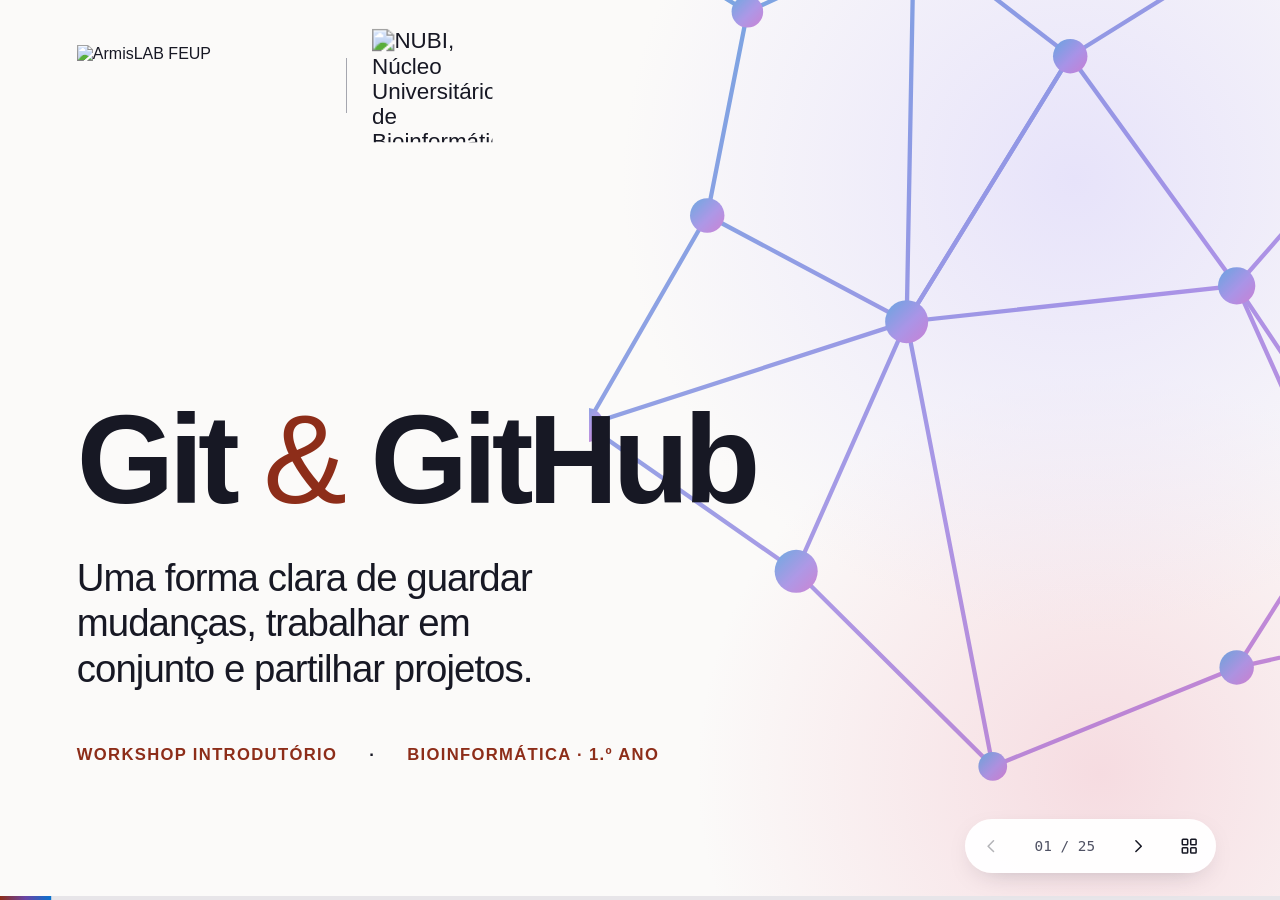
==== commit 1f89e9a9: "Balance NUBI logo size in slides" ====
--- a/slides/index.html
+++ b/slides/index.html
@@ -7,9 +7,9 @@
   <meta name="description" content="Apresentação introdutória a Git e GitHub para estudantes de Bioinformática. ArmisLAB × NUBI.">
   <meta http-equiv="Content-Security-Policy" content="default-src 'self'; base-uri 'self'; object-src 'none'; script-src 'self'; style-src 'self'; img-src 'self' data:; connect-src 'none'; form-action 'none'">
   <title>Git & GitHub — ArmisLAB × NUBI</title>
-  <link rel="stylesheet" href="styles/slides.css">
-  <link rel="stylesheet" href="styles/practice.css">
-  <script src="scripts/slides.js" defer></script>
+  <link rel="stylesheet" href="styles/slides.css?v=2">
+  <link rel="stylesheet" href="styles/practice.css?v=3">
+  <script src="scripts/slides.js?v=2" defer></script>
 </head>
 <body>
   <a class="skip-link" href="#slide-1">Ir para a apresentação</a>
--- a/slides/styles/practice.css
+++ b/slides/styles/practice.css
@@ -1,5 +1,6 @@
 /* Interação e guias projetáveis. Todas as cores derivam da apresentação principal. */
 .visually-hidden { position: absolute; width: 1px; height: 1px; padding: 0; margin: -1px; overflow: hidden; clip: rect(0, 0, 0, 0); white-space: nowrap; border: 0; }
+.brand-nubi, .closing-brands img:last-child { transform: scale(1.4); transform-origin: left center; }
 .slide.is-active {
   animation: slide-enter .38s cubic-bezier(.2,.8,.2,1) both;
 }
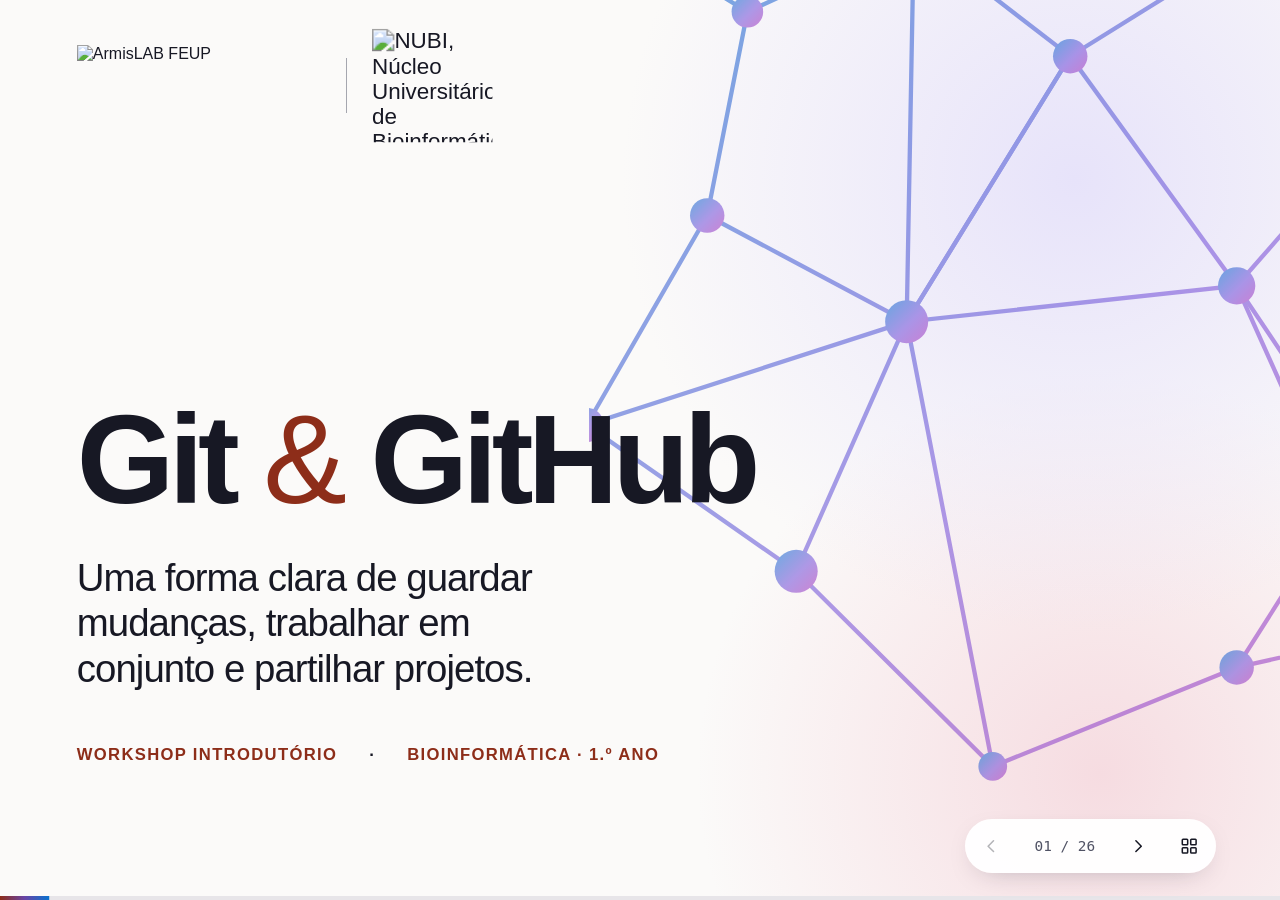
==== commit b9c69a66: "Reorder Git theory and add interactive log pull merge and VS Code check" ====
--- a/slides/index.html
+++ b/slides/index.html
@@ -8,8 +8,9 @@
   <meta http-equiv="Content-Security-Policy" content="default-src 'self'; base-uri 'self'; object-src 'none'; script-src 'self'; style-src 'self'; img-src 'self' data:; connect-src 'none'; form-action 'none'">
   <title>Git & GitHub — ArmisLAB × NUBI</title>
   <link rel="stylesheet" href="styles/slides.css?v=2">
-  <link rel="stylesheet" href="styles/practice.css?v=3">
-  <script src="scripts/slides.js?v=2" defer></script>
+  <link rel="stylesheet" href="styles/practice.css?v=4">
+  <link rel="stylesheet" href="styles/concepts.css?v=1">
+  <script src="scripts/slides.js?v=3" defer></script>
 </head>
 <body>
   <a class="skip-link" href="#slide-1">Ir para a apresentação</a>
@@ -100,68 +101,89 @@
       </div>
     </section>
 
-    <section class="slide" id="slide-7" data-title="O ciclo" aria-roledescription="slide" aria-label="Slide 7: visão geral do ciclo Git">
-      <div class="slide-inner">
-        <h2>O ciclo que vamos praticar</h2>
-        <p class="lead narrow">Alteras um ficheiro, escolhes o que guardar, registas esse passo e envias a tua história para o GitHub.</p>
-        <div class="flow" role="img" aria-label="Fluxo: editar, verificar com git status, escolher com git add, guardar com git commit, enviar com git push">
-          <div class="flow-step"><span class="flow-no">1</span><strong>Editar</strong><small>mudar o README</small></div><span class="flow-arrow" aria-hidden="true">→</span>
-          <div class="flow-step"><span class="flow-no">2</span><strong>status</strong><small>ver o que mudou</small></div><span class="flow-arrow" aria-hidden="true">→</span>
-          <div class="flow-step"><span class="flow-no">3</span><strong>add</strong><small>escolher alteração</small></div><span class="flow-arrow" aria-hidden="true">→</span>
-          <div class="flow-step"><span class="flow-no">4</span><strong>commit</strong><small>guardar com mensagem</small></div><span class="flow-arrow" aria-hidden="true">→</span>
-          <div class="flow-step flow-remote"><span class="flow-no">5</span><strong>push</strong><small>enviar ao GitHub</small></div>
-        </div>
-        <p class="flow-foot">O Git não guarda todas as alterações automaticamente. Tu decides quando criar cada commit.</p>
-      </div>
-    </section>
-
-    <section class="slide command-slide" id="slide-8" data-title="status" aria-roledescription="slide" aria-label="Slide 8: git status">
+    <section class="slide command-slide" id="slide-7" data-title="status" aria-roledescription="slide" aria-label="Slide 7: git status">
       <div class="slide-inner command-layout">
         <div><h2><code>git status</code></h2><p class="lead">Pergunta ao Git: <strong>“O que está diferente agora?”</strong></p><p class="aside">É o comando para te orientares. Podes usá-lo antes e depois de cada passo.</p></div>
         <div class="terminal" aria-label="Exemplo de git status antes de guardar alterações"><div class="terminal-bar"><span></span><span></span><span></span><b>Terminal</b></div><div class="terminal-body"><p><em>$</em> git status</p><p class="term-muted">Changes not staged for commit:</p><p class="term-red">modified: exercicio/README.md</p><p class="term-explain">O README foi alterado, mas ainda não foi escolhido para o próximo commit.</p></div></div>
       </div>
     </section>
 
-    <section class="slide command-slide" id="slide-9" data-title="add" aria-roledescription="slide" aria-label="Slide 9: git add">
+    <section class="slide command-slide" id="slide-8" data-title="add" aria-roledescription="slide" aria-label="Slide 8: git add">
       <div class="slide-inner command-layout">
         <div><h2><code>git add</code></h2><p class="lead">Escolhe que alterações entram no <strong>próximo commit</strong>.</p><p class="aside">Hoje vamos escolher apenas o README que cada pessoa editou.</p></div>
         <div class="staging-diagram" role="img" aria-label="README alterado passa para a área de preparação depois do comando git add exercicio/README.md"><div class="staging-before"><span class="stage-label">Alterado</span><strong>README.md</strong></div><div class="staging-arrow"><code>git add<br>exercicio/README.md</code><span aria-hidden="true">→</span></div><div class="staging-after"><span class="stage-label">Escolhido para guardar</span><strong>README.md</strong></div></div>
       </div>
     </section>
 
-    <section class="slide command-slide" id="slide-10" data-title="commit" aria-roledescription="slide" aria-label="Slide 10: git commit">
+    <section class="slide command-slide" id="slide-9" data-title="commit" aria-roledescription="slide" aria-label="Slide 9: git commit">
       <div class="slide-inner command-layout">
         <div><h2><code>git commit</code></h2><p class="lead">Guarda as alterações escolhidas como <strong>um passo na história</strong>.</p><p class="aside">A mensagem ajuda outras pessoas — e o teu “eu” do futuro — a perceber o que fizeste.</p></div>
         <div class="commit-visual"><div class="commit-command"><span>$</span> git commit -m "Personaliza o meu README"</div><div class="commit-line"><span class="commit-dot"></span><span class="commit-dot current"></span></div><div class="commit-card"><strong>Personaliza o meu README</strong><small>novo ponto na história do projeto</small></div></div>
       </div>
     </section>
 
-    <section class="slide" id="slide-11" data-title="Fork e clone" aria-roledescription="slide" aria-label="Slide 11: fork e clone">
-      <div class="slide-inner">
-        <h2>Primeiro, trazemos o projeto para ti.</h2>
+    <section class="slide command-slide" id="slide-10" data-title="push" aria-roledescription="slide" aria-label="Slide 10: git push">
+      <div class="slide-inner command-layout">
+        <div><h2><code>git push</code></h2><p class="lead">Envia os teus commits locais para <strong>a tua cópia no GitHub</strong>.</p><p class="aside">Depois, abre o repositório no navegador e confirma que o novo commit aparece no histórico.</p></div>
+        <div class="push-visual" role="img" aria-label="Commit no computador enviado para a cópia pessoal no GitHub"><div class="push-place"><span>computador</span><div class="push-track"><i></i><i></i><i class="latest"></i></div><strong>commit novo</strong></div><div class="push-arrow"><code>git push</code><span aria-hidden="true">→</span></div><div class="push-place destination"><span>GitHub</span><div class="push-track"><i></i><i></i><i class="latest"></i></div><strong>a tua cópia</strong></div></div>
+      </div>
+    </section>
+
+    <section class="slide concept-slide" id="slide-11" data-title="log" aria-roledescription="slide" aria-label="Slide 11: git log">
+      <div class="slide-inner concept-layout">
+        <div class="concept-copy"><h2><code>git log</code></h2><p class="lead">Mostra os <strong>commits guardados</strong>, do mais recente para o mais antigo.</p><p class="aside">Clica num ponto da história. Cada mensagem recorda o que foi feito.</p><a class="concept-doc" href="https://git-scm.com/docs/git-log" target="_blank" rel="noopener noreferrer">Documentação de git log ↗</a></div>
+        <div class="concept-visual history-explorer" aria-label="Histórico interativo de três commits">
+          <div class="history-points" role="group" aria-label="Escolhe um commit">
+            <button type="button" class="history-point is-selected" aria-pressed="true" data-message="Personaliza o meu README" data-change="O teu primeiro commit: o README agora fala de ti."><span class="history-dot"></span><strong>Agora</strong><small>Personaliza o README</small></button>
+            <button type="button" class="history-point" aria-pressed="false" data-message="Prepara o exercício" data-change="Foi criado o modelo que cada participante pode preencher."><span class="history-dot"></span><strong>Antes</strong><small>Prepara o exercício</small></button>
+            <button type="button" class="history-point" aria-pressed="false" data-message="Cria o repositório" data-change="Começou a história deste projeto."><span class="history-dot"></span><strong>Início</strong><small>Cria o repositório</small></button>
+          </div>
+          <div class="history-readout" aria-live="polite"><span>Commit selecionado</span><strong id="history-message">Personaliza o meu README</strong><p id="history-change">O teu primeiro commit: o README agora fala de ti.</p></div>
+          <code class="concept-code">git log --oneline -5</code>
+        </div>
+      </div>
+    </section>
+
+    <section class="slide concept-slide" id="slide-12" data-title="pull" aria-roledescription="slide" aria-label="Slide 12: git pull">
+      <div class="slide-inner concept-layout">
+        <div class="concept-copy"><h2><code>git pull</code></h2><p class="lead">Traz alterações do repositório online e <strong>integra-as na tua branch local</strong>.</p><p class="aside">Se outra pessoa publicou uma versão nova, o teu computador pode recebê-la.</p><a class="concept-doc" href="https://git-scm.com/docs/git-pull" target="_blank" rel="noopener noreferrer">Documentação de git pull ↗</a></div>
+        <div class="concept-visual pull-demo" id="pull-visual">
+          <div class="sync-place remote"><span>GitHub</span><strong>Versão A · B · C</strong><small>Já tem uma alteração nova</small></div>
+          <div class="sync-route"><span class="sync-arrow" aria-hidden="true">←</span><code>git pull origin main</code></div>
+          <div class="sync-place local"><span>O teu computador</span><strong id="pull-local-version">Versão A · B</strong><small id="pull-local-note">Ainda falta a alteração C</small></div>
+          <button type="button" class="concept-action" id="pull-toggle" aria-pressed="false">Mostrar o pull</button>
+          <p class="concept-result" id="pull-result" aria-live="polite">Clica para ver a atualização chegar ao computador.</p>
+        </div>
+      </div>
+    </section>
+
+    <section class="slide concept-slide" id="slide-13" data-title="merge" aria-roledescription="slide" aria-label="Slide 13: git merge">
+      <div class="slide-inner concept-layout">
+        <div class="concept-copy"><h2><code>git merge</code></h2><p class="lead">Junta o trabalho de <strong>outra branch</strong> à branch em que estás.</p><p class="aside">Uma branch é um caminho de trabalho. Neste exemplo, estás em <code>main</code> e queres integrar <code>experimento</code>.</p><a class="concept-doc" href="https://git-scm.com/docs/git-merge" target="_blank" rel="noopener noreferrer">Documentação de git merge ↗</a></div>
+        <div class="concept-visual merge-demo" id="merge-visual">
+          <div class="merge-track"><span>main</span><i></i><i></i><i class="merge-destination"></i><strong>relatório principal</strong></div>
+          <div class="merge-track branch"><span>experimento</span><i></i><i></i><i class="merge-destination"></i><strong>nova análise</strong></div>
+          <div class="merge-join" aria-hidden="true">↘</div>
+          <div class="merge-outcome"><span>Resultado</span><strong id="merge-outcome-text">Duas linhas de trabalho</strong></div>
+          <code class="concept-code">git merge experimento</code>
+          <button type="button" class="concept-action" id="merge-toggle" aria-pressed="false">Juntar na main</button>
+          <p class="concept-result" id="merge-result" aria-live="polite">Clica para juntar o trabalho de “experimento” à main.</p>
+        </div>
+      </div>
+    </section>
+
+    <section class="slide" id="slide-14" data-title="Fork e clone" aria-roledescription="slide" aria-label="Slide 14: fork e clone">
+      <div class="slide-inner">
+        <h2>Fork e Clone: duas cópias tuas.</h2>
         <p class="lead narrow"><strong>Fork</strong> cria uma cópia na tua conta do GitHub. <strong>Clone</strong> traz essa cópia para o teu computador.</p>
         <div class="copy-flow" role="img" aria-label="Repositório do formador, fork para a tua conta GitHub, clone para o teu computador">
           <div class="copy-place"><span>GitHub do formador</span><div class="copy-symbol">R</div><strong>repositório original</strong></div><div class="copy-connector"><span>Fork</span><svg viewBox="0 0 130 30"><path d="M2 15h122m-12-10 12 10-12 10" fill="none" stroke="currentColor" stroke-width="3"/></svg></div><div class="copy-place copy-own"><span>A tua conta GitHub</span><div class="copy-symbol">R</div><strong>a tua cópia</strong></div><div class="copy-connector"><span>Clone</span><svg viewBox="0 0 130 30"><path d="M2 15h122m-12-10 12 10-12 10" fill="none" stroke="currentColor" stroke-width="3"/></svg></div><div class="copy-place copy-local"><span>O teu computador</span><div class="copy-symbol">R</div><strong>pasta local</strong></div>
         </div>
-        <p class="bottom-statement">Assim cada pessoa pode experimentar sem alterar o repositório original.</p>
-      </div>
-    </section>
-
-    <section class="slide command-slide" id="slide-12" data-title="push" aria-roledescription="slide" aria-label="Slide 12: git push">
-      <div class="slide-inner command-layout">
-        <div><h2><code>git push</code></h2><p class="lead">Envia os teus commits locais para <strong>a tua cópia no GitHub</strong>.</p><p class="aside">Depois, abre o repositório no navegador e confirma que o novo commit aparece no histórico.</p></div>
-        <div class="push-visual" role="img" aria-label="Commit no computador enviado para a cópia pessoal no GitHub"><div class="push-place"><span>computador</span><div class="push-track"><i></i><i></i><i class="latest"></i></div><strong>commit novo</strong></div><div class="push-arrow"><code>git push</code><span aria-hidden="true">→</span></div><div class="push-place destination"><span>GitHub</span><div class="push-track"><i></i><i></i><i class="latest"></i></div><strong>a tua cópia</strong></div></div>
-      </div>
-    </section>
-
-    <section class="slide" id="slide-13" data-title="Branch" aria-roledescription="slide" aria-label="Slide 13: o conceito de branch">
-      <div class="slide-inner branch-layout">
-        <div><h2>Uma branch é outro caminho de trabalho.</h2><p class="lead">Permite experimentar uma ideia sem mexer logo na linha principal do projeto.</p><p class="aside">Hoje basta reconhecer a ideia. O exercício fica na branch principal, normalmente chamada <code>main</code>.</p></div>
-        <div class="branch-figure" role="img" aria-label="História principal main e uma branch de experiência que se separa"><svg viewBox="0 0 600 340"><path d="M58 238 H548" fill="none" stroke="#8d2d19" stroke-width="7" stroke-linecap="round"/><path d="M208 238 C275 238 271 95 358 95 H548" fill="none" stroke="#6550b4" stroke-width="7" stroke-linecap="round"/><g fill="#8d2d19"><circle cx="58" cy="238" r="15"/><circle cx="208" cy="238" r="15"/><circle cx="388" cy="238" r="15"/><circle cx="548" cy="238" r="15"/></g><g fill="#6550b4"><circle cx="358" cy="95" r="15"/><circle cx="548" cy="95" r="15"/></g></svg><span class="branch-label side">ideia em experiência</span><span class="branch-label main">main</span></div>
-      </div>
-    </section>
-
-    <section class="slide" id="slide-14" data-title="Ver ao vivo" aria-roledescription="slide" aria-label="Slide 14: projetos reais">
+        <p class="bottom-statement">Na prática, fazes primeiro o Fork e depois o Clone da tua cópia.</p>
+      </div>
+    </section>
+
+    <section class="slide" id="slide-15" data-title="Ver ao vivo" aria-roledescription="slide" aria-label="Slide 15: projetos reais">
       <div class="slide-inner examples-layout">
         <div><h2>Isto já faz parte da Bioinformática.</h2><p class="lead narrow">Abre um repositório e repara no README, nos ficheiros e no histórico de commits.</p></div>
         <div class="example-list">
@@ -169,18 +191,25 @@
           <a href="https://github.com/nf-core/rnaseq" target="_blank" rel="noopener noreferrer"><span class="example-index">02</span><span><strong>nf-core/rnaseq</strong><small>Pipeline comunitário de análise de RNA-seq</small></span><span class="example-link" aria-hidden="true">↗</span></a>
           <a href="https://github.com/Illumina/dragen-aws-batch-quickstart" target="_blank" rel="noopener noreferrer"><span class="example-index">03</span><span><strong>Illumina · DRAGEN</strong><small>Exemplo público de repositório de uma empresa</small></span><span class="example-link" aria-hidden="true">↗</span></a>
         </div>
-        <p class="source-note">Os exemplos são ligações reais. O conteúdo e os números dos repositórios podem mudar.</p>
-      </div>
-    </section>
-
-    <section class="slide closing" id="slide-15" data-title="Começar a prática" aria-roledescription="slide" aria-label="Slide 15: transição para a prática">
-      <div class="slide-inner closing-layout"><div><h2>Agora és tu.</h2><p class="lead">Segue os próximos slides, muda o README e publica o teu primeiro commit.</p><div class="closing-steps"><span>1. Conta e Git</span><span>2. Fork e clone</span><span>3. Editar</span><span>4. Status · add · commit · push · log</span></div></div><div class="closing-link"><span>Repositório e roteiro</span><img class="workshop-qr" src="assets/workshop-qr.svg" alt="Código QR para github.com/RiquiFeup/workshop_git"><a class="repo-url" href="https://github.com/RiquiFeup/workshop_git" target="_blank" rel="noopener noreferrer">github.com/RiquiFeup/workshop_git</a><a class="guide-url" href="https://github.com/RiquiFeup/workshop_git/blob/main/guia/roteiro.md" target="_blank" rel="noopener noreferrer">Abrir o guia passo a passo <span aria-hidden="true">↗</span></a><small>Navegação: setas ou Espaço · índice: tecla O</small></div></div>
-      <div class="closing-brands"><img src="assets/brand/armislab-transparent.png" alt="ArmisLAB FEUP"><img src="../nubi_logo.png" alt="NUBI"></div>
-    </section>
-    <section class="slide practice" id="slide-16" data-title="Conta e instalação" aria-roledescription="slide" aria-label="Slide 16: criar conta e instalar Git">
+        <p class="source-note">Os exemplos são ligações reais e podem mudar. <a href="https://github.com/RiquiFeup/workshop_git" target="_blank" rel="noopener noreferrer">Abre o repositório do workshop ↗</a> · Próximo: verificar o VS Code.</p>
+      </div>
+    </section>
+
+    <section class="slide practice" id="slide-16" data-title="Verificar VS Code" aria-roledescription="slide" aria-label="Slide 16: verificar se o Visual Studio Code está instalado">
+      <div class="slide-inner practice-layout">
+        <div class="practice-intro"><span class="practice-time">14:30–14:35 · antes de começar</span><h2>O VS Code já abre no teu computador?</h2><p class="lead">Vamos usá-lo para abrir e alterar o README. Verifica agora se consegues abrir o programa.</p><p class="aside">O nome completo é <strong>Visual Studio Code</strong>. É um editor de texto; não precisas de instalar extensões para este exercício.</p></div>
+        <div class="practice-side vscode-side">
+          <div class="vscode-choices" role="group" aria-label="Estado do Visual Studio Code"><button type="button" data-vscode-choice="ready" aria-pressed="true">Já tenho</button><button type="button" data-vscode-choice="install" aria-pressed="false">Preciso instalar</button></div>
+          <div id="vscode-ready"><h3>Abre o VS Code.</h3><p>Procura “Visual Studio Code” no menu de aplicações. Mais à frente, abre a pasta <code>workshop_git</code> pelo menu <strong>File → Open Folder</strong>.</p><div class="editor-preview" aria-hidden="true"><span>README.md</span><code>Olá, sou [NOME] 👋</code><code>Estou a aprender Git.</code></div><p class="checkpoint">Conseguiste? Vês a janela do editor.</p></div>
+          <div id="vscode-install" hidden><h3>Instala pela fonte oficial.</h3><p>Escolhe o teu sistema na <a href="https://code.visualstudio.com/download" target="_blank" rel="noopener noreferrer">página de download do VS Code ↗</a>. Depois, abre o programa.</p><div class="vscode-guides"><a href="https://code.visualstudio.com/docs/setup/windows" target="_blank" rel="noopener noreferrer">Windows ↗</a><a href="https://code.visualstudio.com/docs/setup/mac" target="_blank" rel="noopener noreferrer">macOS ↗</a><a href="https://code.visualstudio.com/docs/setup/linux" target="_blank" rel="noopener noreferrer">Linux ↗</a></div><a class="practice-link" href="https://github.com/RiquiFeup/workshop_git/blob/main/guia/instalar-vscode.md" target="_blank" rel="noopener noreferrer">Guia curto do workshop ↗</a><p class="checkpoint">Conseguiste? O VS Code abre. Se a instalação demorar, chama o apoio.</p></div>
+        </div>
+      </div>
+    </section>
+
+    <section class="slide practice" id="slide-17" data-title="Conta e instalação" aria-roledescription="slide" aria-label="Slide 17: criar conta e instalar Git">
       <div class="slide-inner practice-layout">
         <div class="practice-intro">
-          <span class="practice-time">14:30–15:00 · preparação</span><h2>Primeiro, conta e Git.</h2>
+          <span class="practice-time">14:35–15:00 · preparação</span><h2>Agora, conta e Git.</h2>
           <p class="lead">Cria ou abre a tua conta GitHub. Confirma o email. Depois verifica se Git funciona.</p>
           <a class="practice-link" href="https://github.com/signup" target="_blank" rel="noopener noreferrer">Criar conta no GitHub ↗</a>
           <p class="aside">Escolhe o teu sistema para ver um caminho de instalação. <a href="https://github.com/RiquiFeup/workshop_git/blob/main/guia/wsl-opcional.md" target="_blank" rel="noopener noreferrer">WSL é opcional ↗</a></p>
@@ -212,9 +241,9 @@
       </div>
     </section>
 
-    <section class="slide practice" id="slide-17" data-title="Identidade Git" aria-roledescription="slide" aria-label="Slide 17: configurar a identidade dos commits">
-      <div class="slide-inner practice-layout">
-        <div class="practice-intro"><span class="practice-time">14:30–15:00 · preparação</span><h2>O commit precisa de um autor.</h2><p class="lead">Escolhe o nome que queres mostrar no histórico. Para o email, podes usar o endereço <code>noreply</code> da tua conta GitHub.</p><p class="aside">Substitui os exemplos antes de executar. Nunca escrevas uma password ou token nestes comandos.</p></div>
+    <section class="slide practice" id="slide-18" data-title="Identidade Git" aria-roledescription="slide" aria-label="Slide 18: configurar a identidade dos commits">
+      <div class="slide-inner practice-layout">
+        <div class="practice-intro"><span class="practice-time">14:35–15:00 · preparação</span><h2>O commit precisa de um autor.</h2><p class="lead">Escolhe o nome que queres mostrar no histórico. Para o email, podes usar o endereço <code>noreply</code> da tua conta GitHub.</p><p class="aside">Substitui os exemplos antes de executar. Nunca escrevas uma password ou token nestes comandos.</p></div>
         <div class="practice-side">
           <p class="instruction-label">No terminal, escreve:</p>
           <div class="code-stack"><code>git config --global user.name "O Teu Nome"</code><code>git config --global user.email "O_TEU_EMAIL_OU_NOREPLY"</code></div>
@@ -225,14 +254,14 @@
       </div>
     </section>
 
-    <section class="slide practice" id="slide-18" data-title="Fork" aria-roledescription="slide" aria-label="Slide 18: criar a própria cópia com Fork">
+    <section class="slide practice" id="slide-19" data-title="Fork" aria-roledescription="slide" aria-label="Slide 19: criar a própria cópia com Fork">
       <div class="slide-inner practice-layout">
         <div class="practice-intro"><span class="practice-time">15:00–15:05 · cópia online</span><h2>Cria a tua cópia no GitHub.</h2><p class="lead">Abre o repositório do workshop. Clica em <strong>Fork</strong> e depois em <strong>Create fork</strong>.</p><p class="aside">Escolhe a <strong>tua conta</strong> como destino. É essa cópia que vais poder publicar.</p></div>
         <div class="practice-side fork-figure"><div class="repo-address"><span>original</span><strong>RiquiFeup / workshop_git</strong></div><span class="fork-arrow" aria-hidden="true">↓</span><div class="repo-address own"><span>o teu Fork</span><strong>TEU_UTILIZADOR / workshop_git</strong></div><a class="practice-link" href="https://github.com/RiquiFeup/workshop_git/fork" target="_blank" rel="noopener noreferrer">Abrir Fork do workshop ↗</a><p class="checkpoint">Conseguiste? O teu utilizador aparece antes de <strong>/workshop_git</strong>.</p></div>
       </div>
     </section>
 
-    <section class="slide practice" id="slide-19" data-title="Clone" aria-roledescription="slide" aria-label="Slide 19: clonar o próprio Fork">
+    <section class="slide practice" id="slide-20" data-title="Clone" aria-roledescription="slide" aria-label="Slide 20: clonar o próprio Fork">
       <div class="slide-inner practice-layout">
         <div class="practice-intro"><span class="practice-time">15:05–15:10 · cópia local</span><h2>Traz o teu Fork para o computador.</h2><p class="lead">Na página <strong>do teu Fork</strong>, clica em <strong>Code → HTTPS</strong> e copia o endereço.</p><p class="aside">No terminal, escreve <code>git clone</code>, um espaço e cola o endereço. O URL tem de conter o teu utilizador.</p></div>
         <div class="practice-side">
@@ -245,13 +274,14 @@
       </div>
     </section>
 
-    <section class="slide practice" id="slide-20" data-title="Editar README" aria-roledescription="slide" aria-label="Slide 20: editar o modelo de README">
-      <div class="slide-inner practice-layout">
-        <div class="practice-intro"><span class="practice-time">15:10–15:18 · primeira alteração</span><h2>Faz o README falar de ti.</h2><p class="lead">Abre <code>exercicio/README.md</code> na pasta clonada. Muda o título e duas linhas de «Sobre mim».</p><p class="aside">Podes usar um pseudónimo. Badges, ícones e GIF são exemplos opcionais. Não publiques contactos, número de estudante, passwords ou tokens.</p></div>
+    <section class="slide practice" id="slide-21" data-title="Editar README" aria-roledescription="slide" aria-label="Slide 21: editar o modelo de README">
+      <div class="slide-inner practice-layout">
+        <div class="practice-intro"><span class="practice-time">15:10–15:18 · primeira alteração</span><h2>Faz o README falar de ti.</h2><p class="lead">No VS Code, abre a pasta clonada e o ficheiro <code>exercicio/README.md</code>. Muda o título e duas linhas de «Sobre mim».</p><p class="aside">Podes usar um pseudónimo. Badges, ícones e GIF são exemplos opcionais. Não publiques contactos, número de estudante, passwords ou tokens.</p></div>
         <div class="practice-side readme-preview"><span>exercicio/README.md</span><strong>Olá, sou [NOME OU PSEUDÓNIMO] 👋</strong><p>Tenho curiosidade sobre [TEMA].</p><p>Gostava de investigar [PERGUNTA].</p><a class="practice-link" href="https://github.com/RiquiFeup/workshop_git/blob/main/exercicio/README.md" target="_blank" rel="noopener noreferrer">Ver o modelo completo ↗</a><p class="checkpoint">Conseguiste? Guardaste o ficheiro no teu computador.</p></div>
       </div>
     </section>
-    <section class="slide practice" id="slide-21" data-title="Status e add" aria-roledescription="slide" aria-label="Slide 21: verificar e preparar a alteração">
+
+    <section class="slide practice" id="slide-22" data-title="Status e add" aria-roledescription="slide" aria-label="Slide 22: verificar e preparar a alteração">
       <div class="slide-inner practice-layout">
         <div class="practice-intro"><span class="practice-time">15:18–15:21 · verificar e escolher</span><h2>Vê a mudança. Depois escolhe-a.</h2><p class="lead"><code>status</code> mostra o que mudou. <code>add</code> escolhe o README para o próximo commit.</p><p class="aside">Executa os comandos dentro da pasta <code>workshop_git</code>, um de cada vez.</p></div>
         <div class="practice-side">
@@ -263,7 +293,7 @@
       </div>
     </section>
 
-    <section class="slide practice" id="slide-22" data-title="Commit e push" aria-roledescription="slide" aria-label="Slide 22: guardar e enviar o commit">
+    <section class="slide practice" id="slide-23" data-title="Commit e push" aria-roledescription="slide" aria-label="Slide 23: guardar e enviar o commit">
       <div class="slide-inner practice-layout">
         <div class="practice-intro"><span class="practice-time">15:21–15:27 · guardar e enviar</span><h2>Guarda uma versão. Envia-a.</h2><p class="lead"><code>commit</code> grava a versão no computador. <code>push</code> envia-a para o teu Fork no GitHub.</p><p class="aside">Se o navegador pedir autenticação, entra na tua conta. Não partilhes códigos nem credenciais.</p></div>
         <div class="practice-side">
@@ -275,7 +305,7 @@
       </div>
     </section>
 
-    <section class="slide practice" id="slide-23" data-title="Log e verificação" aria-roledescription="slide" aria-label="Slide 23: git log e confirmação no GitHub">
+    <section class="slide practice" id="slide-24" data-title="Log e verificação" aria-roledescription="slide" aria-label="Slide 24: git log e confirmação no GitHub">
       <div class="slide-inner practice-layout">
         <div class="practice-intro"><span class="practice-time">15:27–15:30 · confirmar</span><h2>Encontra o teu commit.</h2><p class="lead"><code>git log</code> mostra as versões guardadas. Depois abre o teu Fork e procura a mesma mensagem no GitHub.</p><p class="aside">O teu commit deve ser o primeiro da lista.</p></div>
         <div class="practice-side">
@@ -286,7 +316,7 @@
       </div>
     </section>
 
-    <section class="slide practice" id="slide-24" data-title="Dúvidas e erros" aria-roledescription="slide" aria-label="Slide 24: perguntas e resolução de erros">
+    <section class="slide practice" id="slide-25" data-title="Dúvidas e erros" aria-roledescription="slide" aria-label="Slide 25: perguntas e resolução de erros">
       <div class="slide-inner">
         <span class="practice-time">Ajuda durante a prática</span><h2>Ficaste bloqueado?</h2>
         <p class="lead narrow">Abre a dúvida que corresponde ao que estás a ver. Mostra a mensagem de erro a quem te está a apoiar.</p>
@@ -295,28 +325,33 @@
           <details><summary>Push: 403 ou “Permission denied”</summary><p>Executa <code>git remote -v</code>. <code>origin</code> deve incluir o teu utilizador, pois tens de clonar o teu Fork.</p></details>
           <details><summary>O commit pede nome e email</summary><p>Volta ao slide «Identidade Git» e configura ambos. Podes usar o email <code>noreply</code> do GitHub.</p></details>
           <details><summary>“nothing to commit”</summary><p>Confirma que editaste e guardaste <code>exercicio/README.md</code> dentro da pasta clonada. Se já fizeste o commit, segue para <code>git push</code>.</p></details>
+          <details><summary>O VS Code não abre</summary><p>Volta ao slide 16 e usa o link para a instalação oficial. Se o computador bloquear a instalação, pede apoio.</p></details>
+          <details><summary>“CONFLICT” em pull ou merge</summary><p>O Git encontrou alterações incompatíveis no mesmo ficheiro. Mantém os ficheiros e pede apoio antes de continuar.</p></details>
         </div>
         <a class="practice-link" href="https://github.com/RiquiFeup/workshop_git/blob/main/guia/erros-frequentes.md" target="_blank" rel="noopener noreferrer">Abrir todas as soluções e perguntas ↗</a>
       </div>
     </section>
 
-    <section class="slide practice final-resources" id="slide-25" data-title="Recursos finais" aria-roledescription="slide" aria-label="Slide 25: recursos para depois do workshop">
+    <section class="slide practice final-resources" id="slide-26" data-title="Recursos finais" aria-roledescription="slide" aria-label="Slide 26: recursos para depois do workshop">
       <div class="slide-inner">
         <span class="practice-time">Depois do workshop</span><h2>Continua a explorar.</h2>
         <p class="lead narrow">Tens o teu primeiro commit. Guarda estes links para quando quiseres fazer mais.</p>
         <div class="resource-links">
           <a href="https://github.com/RiquiFeup/workshop_git/blob/main/guia/roteiro.md" target="_blank" rel="noopener noreferrer"><strong>Roteiro e ajuda</strong><span>Rever os comandos do workshop</span><span aria-hidden="true">↗</span></a>
           <a href="https://git-scm.com/book/en/v2" target="_blank" rel="noopener noreferrer"><strong>Pro Git</strong><span>Aprender Git ao teu ritmo</span><span aria-hidden="true">↗</span></a>
+          <a href="https://github.com/RiquiFeup/workshop_git/blob/main/guia/recursos.md" target="_blank" rel="noopener noreferrer"><strong>Log · Pull · Merge</strong><span>Referências oficiais reunidas no guia</span><span aria-hidden="true">↗</span></a>
+          <a href="https://code.visualstudio.com/download" target="_blank" rel="noopener noreferrer"><strong>Visual Studio Code</strong><span>Download oficial para cada sistema</span><span aria-hidden="true">↗</span></a>
           <a href="https://github.com/abhisheknaiidu/awesome-github-profile-readme" target="_blank" rel="noopener noreferrer"><strong>Awesome GitHub Profile README</strong><span>Exemplos para inspiração</span><span aria-hidden="true">↗</span></a>
           <a href="https://profile-readme-generator.com/en" target="_blank" rel="noopener noreferrer"><strong>Profile README Generator</strong><span>Ferramenta externa; revê o que publicas</span><span aria-hidden="true">↗</span></a>
         </div>
+        <div class="resource-brands" aria-label="ArmisLAB e NUBI"><img src="assets/brand/armislab-transparent.png" alt="ArmisLAB FEUP"><img src="../nubi_logo.png" alt="NUBI"></div>
       </div>
     </section>
   </main>
 
   <nav class="deck-controls" aria-label="Navegação da apresentação">
     <button id="prev" type="button" aria-label="Slide anterior" title="Slide anterior (seta esquerda)"><svg viewBox="0 0 24 24" aria-hidden="true"><path d="m15 5-7 7 7 7"/></svg></button>
-    <span id="counter" aria-live="polite" aria-atomic="true">01 / 25</span>
+    <span id="counter" aria-live="polite" aria-atomic="true">01 / 26</span>
     <button id="next" type="button" aria-label="Slide seguinte" title="Slide seguinte (seta direita)"><svg viewBox="0 0 24 24" aria-hidden="true"><path d="m9 5 7 7-7 7"/></svg></button>
     <button id="overview-toggle" type="button" aria-label="Abrir índice de slides" title="Índice de slides (O)"><svg viewBox="0 0 24 24" aria-hidden="true"><rect x="3" y="3" width="7" height="7" rx="1"/><rect x="14" y="3" width="7" height="7" rx="1"/><rect x="3" y="14" width="7" height="7" rx="1"/><rect x="14" y="14" width="7" height="7" rx="1"/></svg></button>
   </nav>
--- a/slides/styles/concepts.css
+++ b/slides/styles/concepts.css
@@ -0,0 +1,67 @@
+/* Diagramas interativos da sequência teórica. */
+.concept-layout { display: grid; grid-template-columns: minmax(0, .92fr) minmax(0, 1.08fr); align-items: center; gap: clamp(2rem, 5vw, 6rem); }
+.concept-copy { min-width: 0; }
+.concept-copy .lead { max-width: 22ch; }
+.concept-copy .aside { max-width: 34ch; }
+.concept-doc { display: inline-block; margin-top: 1.8rem; font-weight: 700; font-size: clamp(1rem, 1.3vw, 1.3rem); text-underline-offset: .25em; }
+.concept-visual { min-width: 0; padding: clamp(1.5rem, 3vw, 3rem); background: #fff; border-radius: 16px; box-shadow: 0 18px 46px -25px rgba(27,28,45,.24); }
+.concept-visual button { font: inherit; cursor: pointer; }
+.concept-visual button:focus-visible, .vscode-choices button:focus-visible { outline: 3px solid var(--blue); outline-offset: 3px; }
+.concept-code { display: block; width: fit-content; padding: .65rem .9rem; border-radius: 6px; background: #272735; color: #fff; font-size: clamp(.85rem, 1.15vw, 1.1rem); }
+.history-points { position: relative; display: flex; justify-content: space-between; gap: .5rem; margin-bottom: 2rem; }
+.history-points::before { content: ""; position: absolute; top: 1.05rem; left: 2rem; right: 2rem; height: 3px; background: #cec9d9; }
+.history-point { position: relative; z-index: 1; display: flex; flex-direction: column; align-items: center; gap: .35rem; width: 33%; min-width: 0; padding: 0 .3rem .75rem; border: 0; border-bottom: 3px solid transparent; background: transparent; color: #46465a; text-align: center; }
+.history-dot { width: 2.2rem; height: 2.2rem; border: 5px solid #f0e7e3; border-radius: 50%; background: var(--red); transition: transform .25s ease, box-shadow .25s ease; }
+.history-point:hover .history-dot, .history-point.is-selected .history-dot { transform: scale(1.16); box-shadow: 0 0 0 4px #e8ddf3; }
+.history-point.is-selected { border-color: var(--red); color: var(--ink); }
+.history-point strong { font-size: clamp(1rem, 1.4vw, 1.35rem); }
+.history-point small { font-size: clamp(.78rem, 1vw, 1rem); line-height: 1.25; }
+.history-readout { min-height: 9rem; display: flex; flex-direction: column; gap: .6rem; margin-bottom: 1.3rem; padding: 1.2rem; border-radius: 10px; background: #f4f0f9; }
+.history-readout span, .merge-outcome span { color: #584672; font-size: .9rem; font-weight: 760; text-transform: uppercase; letter-spacing: .07em; }
+.history-readout strong { font-size: clamp(1.35rem, 1.9vw, 2rem); }
+.history-readout p { color: #3b3d50; font-size: clamp(.95rem, 1.25vw, 1.25rem); line-height: 1.35; }
+.pull-demo, .merge-demo { display: flex; flex-direction: column; gap: .8rem; }
+.sync-place { display: grid; grid-template-columns: 1fr auto; gap: .25rem 1rem; padding: 1rem 1.2rem; border-radius: 10px; background: #eee9f7; }
+.sync-place.local { background: #f7eae6; }
+.sync-place span { grid-column: 1/-1; color: #5a4d70; font-weight: 740; font-size: .9rem; text-transform: uppercase; letter-spacing: .07em; }
+.sync-place.local span { color: var(--red); }
+.sync-place strong { font-size: clamp(1.25rem, 1.8vw, 1.75rem); }
+.sync-place small { align-self: end; max-width: 13ch; text-align: right; color: #414156; font-size: clamp(.83rem, 1vw, 1rem); }
+.sync-route { display: flex; align-items: center; justify-content: center; gap: 1rem; color: #6844a6; }
+.sync-arrow { font-size: 2rem; line-height: 1; display: inline-block; transform: rotate(-90deg); transition: transform .4s cubic-bezier(.2,.8,.2,1); }
+.pull-demo.is-pulled .sync-arrow { transform: translateY(.35rem) rotate(-90deg); }
+.sync-route code { color: #43325f; font-size: clamp(.8rem, 1vw, 1.05rem); }
+.concept-action { width: fit-content; min-height: 2.8rem; margin-top: .4rem; padding: .6rem 1.1rem; border: 0; border-radius: 8px; background: var(--purple); color: #fff; font-weight: 740 !important; transition: background .2s ease, transform .2s ease; }
+.concept-action:hover { background: #4d2b88; transform: translateY(-2px); }
+.concept-result { min-height: 2.5rem; color: #3b3d50; font-size: clamp(.9rem, 1.12vw, 1.15rem); line-height: 1.4; }
+.merge-track { display: grid; grid-template-columns: 7rem repeat(3, 1fr) 9rem; align-items: center; gap: .55rem; padding: .8rem .7rem; border-radius: 8px; background: #f7eae6; }
+.merge-track.branch { background: #eee9f7; }
+.merge-track span { color: var(--red); font-weight: 760; }
+.merge-track.branch span { color: var(--purple); }
+.merge-track i { width: 1.25rem; height: 1.25rem; border-radius: 50%; background: var(--red); justify-self: center; position: relative; }
+.merge-track.branch i { background: var(--purple); }
+.merge-track i:not(.merge-destination)::after { content: ""; position: absolute; top: calc(50% - 2px); left: 100%; width: calc(100% + 2rem); height: 4px; background: currentColor; color: var(--red); }
+.merge-track.branch i:not(.merge-destination)::after { color: var(--purple); }
+.merge-track strong { font-size: clamp(.86rem, 1.05vw, 1rem); line-height: 1.2; }
+.merge-join { height: 1.4rem; color: var(--purple); text-align: center; font-size: 2rem; line-height: 1; transition: transform .4s ease; }
+.merge-demo.is-merged .merge-join { transform: translate(1rem, .2rem); }
+.merge-outcome { display: flex; flex-direction: column; gap: .25rem; padding: .8rem 1rem; border: 1px solid #d5d0de; border-radius: 8px; }
+.merge-outcome strong { font-size: clamp(1.05rem, 1.5vw, 1.5rem); }
+.merge-demo.is-merged .merge-outcome { background: #e7f1ec; border-color: #a7d1bc; }
+.vscode-choices { display: flex; gap: .5rem; padding: .3rem; border-radius: 10px; background: #f0ecf7; }
+.vscode-choices button { flex: 1; min-height: 2.9rem; padding: .5rem .8rem; border: 0; border-radius: 7px; background: transparent; color: #413657; font-weight: 740; }
+.vscode-choices button[aria-pressed="true"] { background: #fff; color: var(--red); box-shadow: 0 4px 15px rgba(31,33,55,.12); }
+.vscode-side > div[hidden] { display: none !important; }
+.vscode-side h3 { margin-bottom: .7rem; }
+.vscode-side p { margin-bottom: .75rem; }
+.editor-preview { display: flex; flex-direction: column; gap: .35rem; margin: .8rem 0 1.1rem; padding: 1.1rem 1.3rem; border-radius: 9px; background: #272735; color: #fff; }
+.editor-preview span { width: fit-content; padding: .35rem .7rem; background: #414153; font-size: .9rem; }
+.editor-preview code { color: #f8f6fb; font-size: clamp(.9rem, 1.15vw, 1.15rem); }
+.vscode-guides { display: flex; gap: 1.1rem; flex-wrap: wrap; }
+.vscode-guides a { font-weight: 740; }
+.resource-brands { display: flex; align-items: center; gap: 1.4rem; margin-top: 1.5rem; }
+.resource-brands img:first-child { width: 7.5rem; height: 2.5rem; object-fit: contain; object-position: left center; }
+.resource-brands img:last-child { width: 3rem; height: 3rem; object-fit: contain; transform: scale(1.3); transform-origin: left center; }
+@media (max-width: 900px) { .concept-layout { gap: 2rem; } .merge-track { grid-template-columns: 5rem repeat(3, 1fr) 6rem; } .sync-place { grid-template-columns: 1fr; } .sync-place small { text-align: left; max-width: none; } }
+@media (max-width: 680px) { .concept-layout { display: flex; flex-direction: column; align-items: stretch; gap: 1.5rem; } .concept-visual { padding: 1.2rem; } .concept-copy .aside { margin-top: 1rem; } .concept-doc { margin-top: 1rem; } .merge-track { grid-template-columns: 4.5rem repeat(3,1fr); } .merge-track strong { grid-column: 1/-1; } .history-readout { min-height: 0; } }
+@media (prefers-reduced-motion: reduce) { .history-dot, .sync-arrow, .merge-join, .concept-action { transition: none; } }
